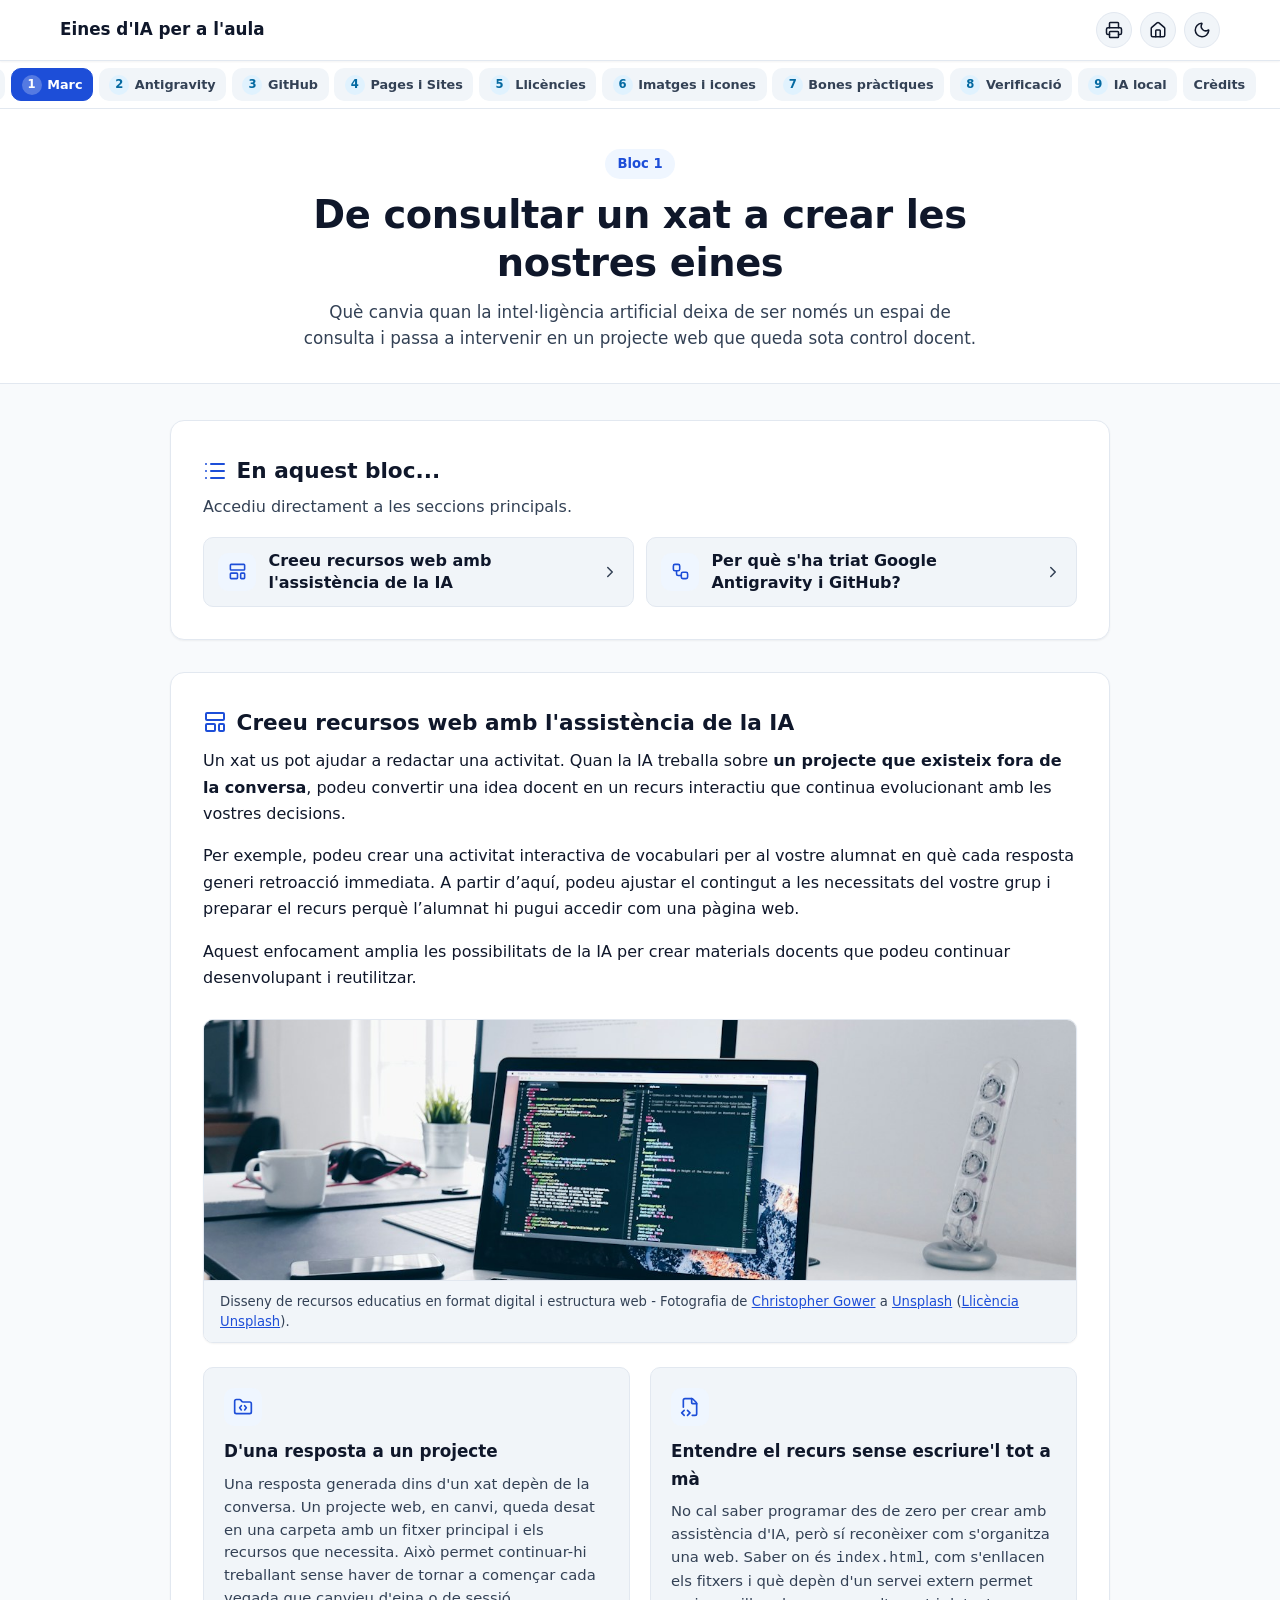
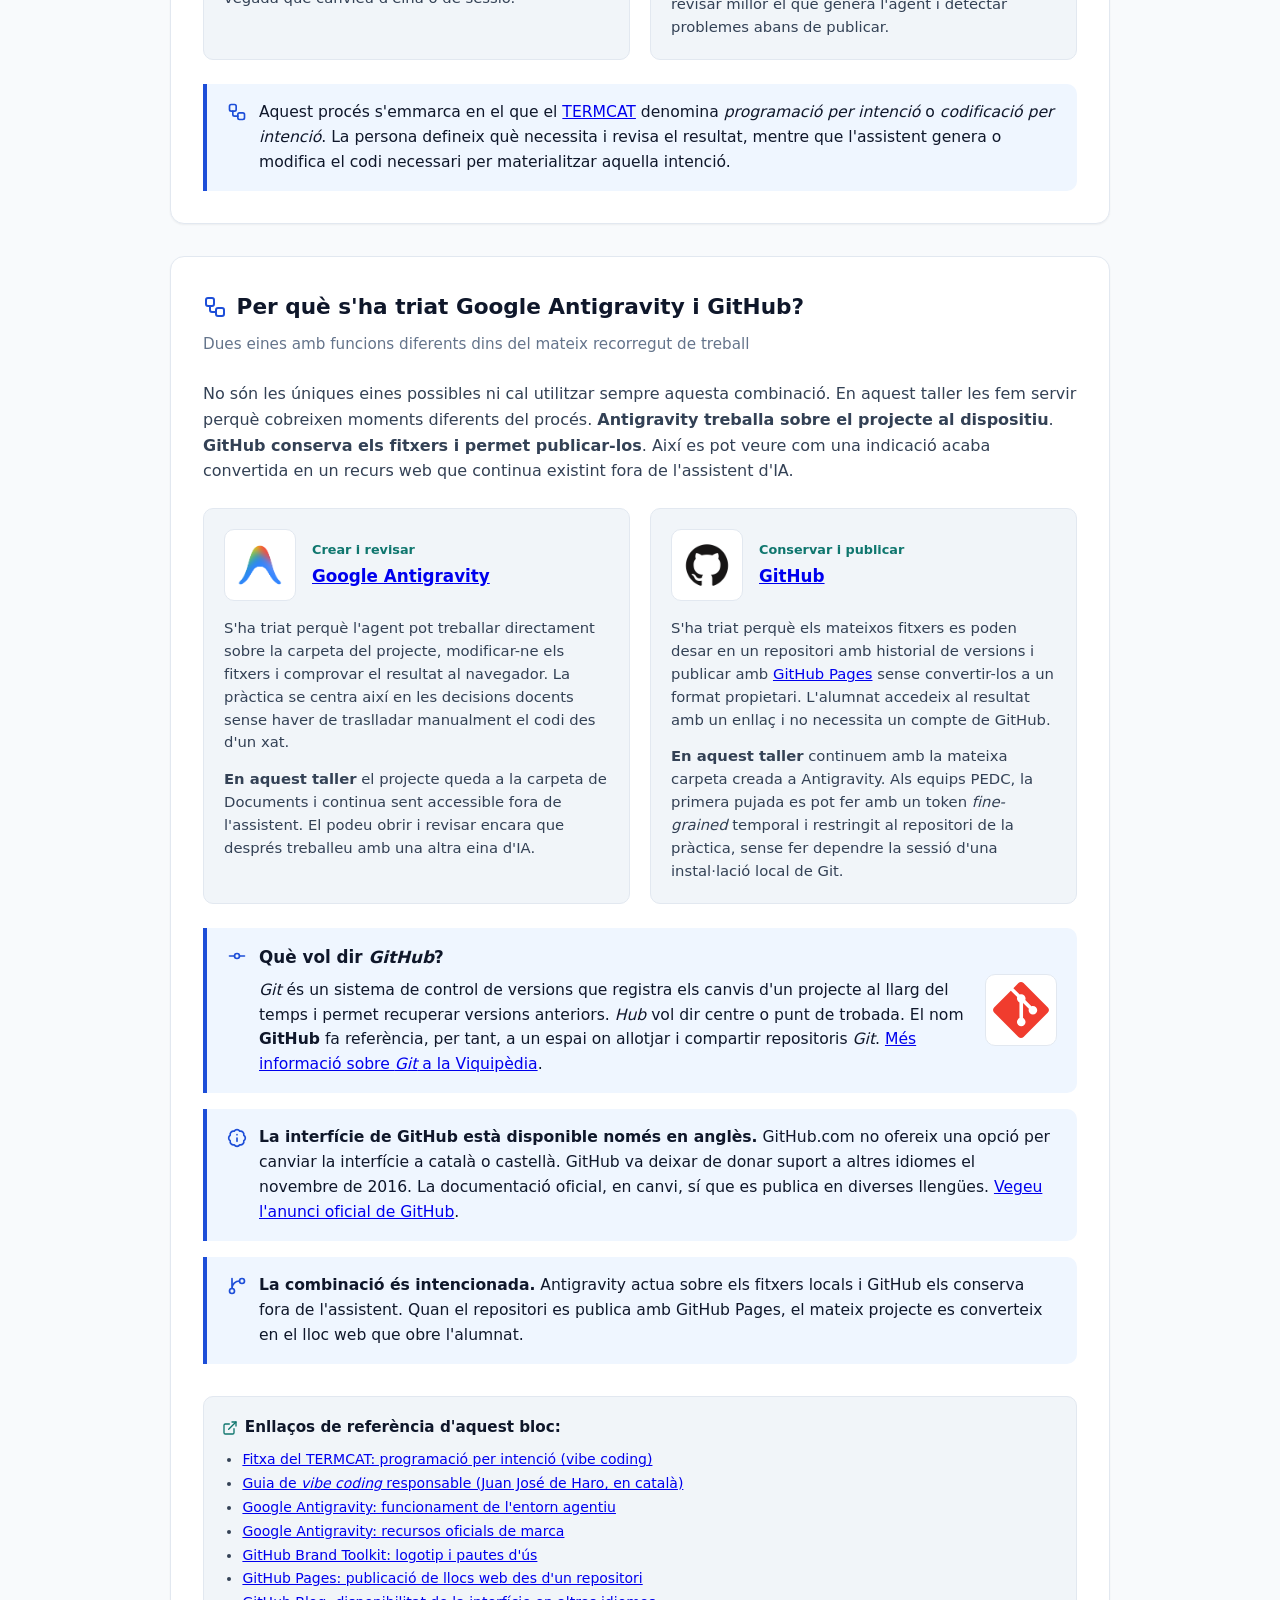
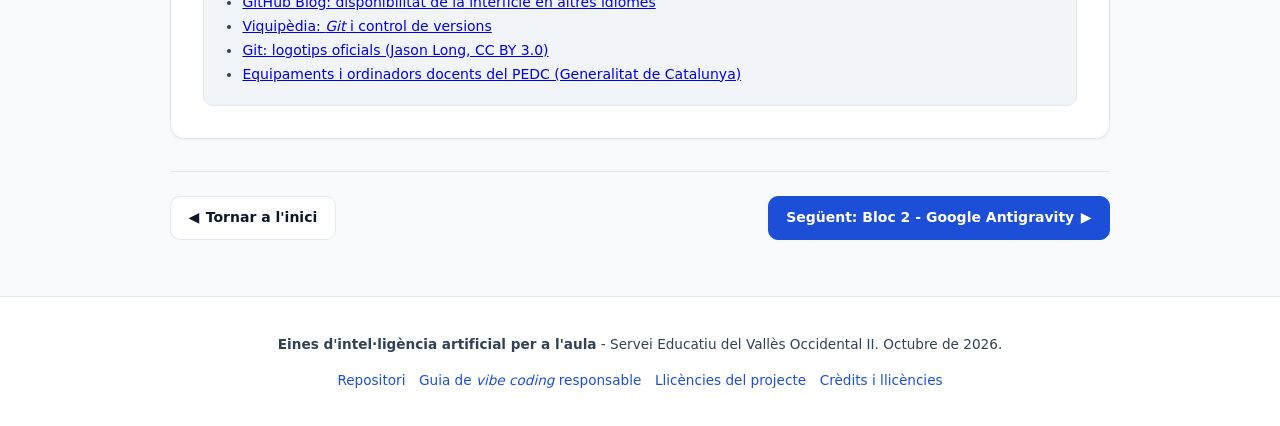
==== bloc1-marc.html @ db976b2d "Canvia la icona de l'avís d'idioma de GitHub" ====
<!DOCTYPE html><html lang="ca"><head>
  <meta charset="UTF-8">
  <meta name="viewport" content="width=device-width, initial-scale=1.0">
  <title>Bloc 1: marc introductori | Eines d'IA per a l'aula</title>
  <meta name="description" content="Marc conceptual per passar d'una resposta generada amb IA a un projecte web educatiu que continua sota control docent.">

  <!-- Metadades Open Graph / Xarxes socials (Link Preview) -->
  <meta property="og:type" content="article">
  <meta property="og:url" content="https://miquelangelfuentes.github.io/eines-ia-aula/bloc1-marc.html">
  <meta property="og:title" content="Bloc 1: marc introductori | Eines d'IA per a l'aula">
  <meta property="og:description" content="De la resposta generada amb IA a un projecte web educatiu sota control docent.">
  <meta property="og:image" content="https://miquelangelfuentes.github.io/eines-ia-aula/assets/images/unsplash/bloc1-marc.jpg">
  <meta property="og:image:width" content="1200">
  <meta property="og:image:height" content="630">

  <!-- Metadades Twitter Card -->
  <meta name="twitter:card" content="summary_large_image">
  <meta name="twitter:title" content="Bloc 1: marc introductori | Eines d'IA per a l'aula">
  <meta name="twitter:description" content="De la resposta generada amb IA a un projecte web educatiu sota control docent.">
  <meta name="twitter:image" content="https://miquelangelfuentes.github.io/eines-ia-aula/assets/images/unsplash/bloc1-marc.jpg">

  <link rel="stylesheet" href="styles.css?v=9">
  <link rel="icon" type="image/svg+xml" href="favicon.svg">
  <link rel="alternate icon" type="image/png" href="favicon.png">
  <link rel="apple-touch-icon" href="favicon.png">
  <link rel="prev" href="index.html">
  <link rel="next" href="bloc2-antigravity.html">
</head>
<body>
  <a href="#contingut-principal" class="skip-link">Salta directament al contingut</a><noscript>&lt;div class="noscript-notice"&gt;&lt;strong&gt;JavaScript està desactivat.&lt;/strong&gt; Podeu llegir el contingut del material, però algunes funcions interactives, com el qüestionari, el generador d’indicacions o la llista de verificació, no estaran disponibles.&lt;/div&gt;</noscript>

  <!-- Barra superior -->
  <header class="top-bar">
    <div class="top-bar-container">
      <a href="index.html" class="brand-section">
        <div class="brand-title">Eines d'IA per a l'aula</div>
      </a>

      <div class="controls-group">
        <div class="print-menu-container">
          <button id="btn-print-menu" class="btn-icon" type="button" aria-label="Opcions d'impressió" title="Imprimir" aria-haspopup="true" aria-expanded="false">
            <i data-lucide="printer"></i>
          </button>
          <div id="print-dropdown" class="print-dropdown" role="menu">
            <button type="button" class="print-dropdown-item" id="btn-print-page" role="menuitem">
              <i data-lucide="file-text" style="width:16px;height:16px;"></i>
              <span>Imprimir aquesta pàgina</span>
            </button>
            <a href="imprimir-tot.html?print=1" class="print-dropdown-item" id="btn-print-all" role="menuitem">
              <i data-lucide="book-open" style="width:16px;height:16px;"></i>
              <span>Imprimir tota la presentació</span>
            </a>
          </div>
        </div>
        <a href="index.html" class="btn-icon" title="Tornar a l'inici" aria-label="Tornar a l'inici">
          <i data-lucide="home"></i>
        </a>
        <button id="btn-toggle-theme" class="btn-icon" type="button" aria-label="Canviar tema" title="Canviar tema">
          <span id="theme-icon"><i data-lucide="moon"></i></span>
        </button>
      </div>
    </div>
  </header>

  <!-- Navegació de blocs -->
  <nav class="blocks-nav-bar" aria-label="Índex de blocs">
    <ul class="blocks-nav-list">
      <li><a href="index.html" class="block-nav-link">Inici</a></li>
      <li><a href="bloc1-marc.html" class="block-nav-link active"><span class="nav-num-pill">1</span> Marc</a></li>
      <li><a href="bloc2-antigravity.html" class="block-nav-link"><span class="nav-num-pill">2</span> Antigravity</a></li>
      <li><a href="bloc3-github.html" class="block-nav-link"><span class="nav-num-pill">3</span> GitHub</a></li>
      <li><a href="bloc4-pages-sites.html" class="block-nav-link"><span class="nav-num-pill">4</span> Pages i Sites</a></li>
      <li><a href="bloc5-llicencies.html" class="block-nav-link"><span class="nav-num-pill">5</span> Llicències</a></li>
      <li><a href="bloc6-recursos-visuals.html" class="block-nav-link"><span class="nav-num-pill">6</span> Imatges i icones</a></li>
      <li><a href="bloc7-bones-practiques.html" class="block-nav-link"><span class="nav-num-pill">7</span> Bones pràctiques</a></li>
      <li><a href="bloc8-verificacio.html" class="block-nav-link"><span class="nav-num-pill">8</span> Verificació</a></li>
      <li><a href="bloc9-per-continuar-explorant.html" class="block-nav-link"><span class="nav-num-pill">9</span> IA local</a></li>
      <li><a href="credits.html" class="block-nav-link">Crèdits</a></li>
    </ul>
  </nav>

  <!-- Capçalera del bloc -->
  <section class="page-hero">
    <div class="page-hero-inner">
      <span class="page-category-tag">Bloc 1</span>
      <h1>De consultar un xat a crear les nostres eines</h1>
      <p class="page-hero-subtitle">
        Què canvia quan la intel·ligència artificial deixa de ser només un espai de consulta i passa a intervenir en un projecte web que queda sota control docent.
      </p>
    </div>
  </section>

  <!-- Contingut del bloc 1 -->
  <main id="contingut-principal" class="main-content">
    <div class="content-box">
      <h2 style="display:flex; align-items:center; gap:.6rem;">
        <i data-lucide="layout-template" aria-hidden="true" style="width:24px;height:24px;color:var(--accent-primary);flex:0 0 24px;"></i>
        <span>Creeu recursos web amb l'assistència de la IA</span>
      </h2>

      <p>
        Un xat us pot ajudar a redactar una activitat. Quan la IA treballa sobre <strong>un projecte que existeix fora de la conversa</strong>, podeu convertir una idea docent en un recurs interactiu que continua evolucionant amb les vostres decisions.
      </p>

      <p style="margin-top:1rem;">
        Per exemple, podeu crear una activitat interactiva de vocabulari per al vostre alumnat en què cada resposta generi retroacció immediata. A partir d’aquí, podeu ajustar el contingut a les necessitats del vostre grup i preparar el recurs perquè l’alumnat hi pugui accedir com una pàgina web.
      </p>

      <p style="margin-top:1rem; margin-bottom:1.75rem;">
        Aquest enfocament amplia les possibilitats de la IA per crear materials docents que podeu continuar desenvolupant i reutilitzar.
      </p>

      <figure class="inline-support-figure">
        <img src="assets/images/unsplash/bloc1-marc.jpg" width="1200" height="630" alt="Disseny de codi i recursos educatius digitals en un ordinador portàtil" loading="lazy">
        <figcaption class="edu-caption">Disseny de recursos educatius en format digital i estructura web — Fotografia de <a href="https://unsplash.com/@cgower" target="_blank" rel="noopener">Christopher Gower</a> a <a href="https://unsplash.com/photos/m_HRfLhgABo" target="_blank" rel="noopener">Unsplash</a> (<a href="https://unsplash.com/license" target="_blank" rel="noopener">Llicència Unsplash</a>).</figcaption>
      </figure>

      <div class="cards-grid">
        <div class="card-item">
          <div class="card-item-icon"><i data-lucide="folder-code"></i></div>
          <h3>D'una resposta a un projecte</h3>
          <p>
            Una resposta generada dins d'un xat depèn de la conversa. Un projecte web, en canvi, queda desat en una carpeta amb un fitxer principal i els recursos que necessita. Això permet continuar-hi treballant sense haver de tornar a començar cada vegada que canvieu d'eina o de sessió.
          </p>
        </div>

        <div class="card-item">
          <div class="card-item-icon"><i data-lucide="file-code-2"></i></div>
          <h3>Entendre el recurs sense escriure'l tot a mà</h3>
          <p>
            No cal saber programar des de zero per crear amb assistència d'IA, però sí reconèixer com s'organitza una web. Saber on és <code>index.html</code>, com s'enllacen els fitxers i què depèn d'un servei extern permet revisar millor el que genera l'agent i detectar problemes abans de publicar.
          </p>
        </div>
      </div>

      <div class="pedagogical-highlight" style="margin-top:1.5rem; margin-bottom:0; display:flex; align-items:flex-start; gap:.75rem;">
        <i data-lucide="workflow" aria-hidden="true" style="width:20px;height:20px;color:var(--accent-primary);flex:0 0 20px;margin-top:.15rem;"></i>
        <div>
          Aquest procés s'emmarca en el que el <a href="https://www.termcat.cat/ca/cercaterm/fitxa/NDg4MDA2NA%3D%3D" target="_blank" rel="noopener">TERMCAT</a> denomina <em>programació per intenció</em> o <em>codificació per intenció</em>. La persona defineix què necessita i revisa el resultat, mentre que l'assistent genera o modifica el codi necessari per materialitzar aquella intenció.
        </div>
      </div>
    </div>

    <div class="content-box">
      <h2 style="display:flex; align-items:center; gap:.6rem;">
        <i data-lucide="workflow" aria-hidden="true" style="width:24px;height:24px;color:var(--accent-primary);flex:0 0 24px;"></i>
        <span>Per què s'ha triat Google Antigravity i GitHub?</span>
      </h2>
      <p class="lead-desc">Dues eines amb funcions diferents dins del mateix recorregut de treball</p>

      <p style="color: var(--text-muted); line-height: 1.6; margin-bottom: 1.5rem;">
        No són les úniques eines possibles ni cal utilitzar sempre aquesta combinació. En aquest taller les fem servir perquè cobreixen moments diferents del procés. <strong>Antigravity treballa sobre el projecte al dispositiu</strong>. <strong>GitHub conserva els fitxers i permet publicar-los</strong>. Així es pot veure com una indicació acaba convertida en un recurs web que continua existint fora de l'assistent d'IA.
      </p>

      <div class="cards-grid">
        <article class="card-item">
          <div style="display:flex; align-items:center; gap:1rem; margin-bottom:1rem;">
            <div style="width:72px; height:72px; flex:0 0 72px; display:flex; align-items:center; justify-content:center; background:#fff; border:1px solid var(--border-color); border-radius:var(--radius-md);">
              <img src="assets/images/logos/antigravity.png" width="56" height="56" alt="" loading="lazy" style="display:block; width:56px; height:56px; object-fit:contain;">
            </div>
            <div>
              <div style="font-size:.8rem; color:var(--accent-secondary); font-weight:700; margin-bottom:.15rem;">Crear i revisar</div>
              <h3 style="margin-bottom:0;"><a href="bloc2-antigravity.html">Google Antigravity</a></h3>
            </div>
          </div>
          <p>
            S'ha triat perquè l'agent pot treballar directament sobre la carpeta del projecte, modificar-ne els fitxers i comprovar el resultat al navegador. La pràctica se centra així en les decisions docents sense haver de traslladar manualment el codi des d'un xat.
          </p>
          <p style="margin-top:.85rem;">
            <strong>En aquest taller</strong> el projecte queda a la carpeta de Documents i continua sent accessible fora de l'assistent. El podeu obrir i revisar encara que després treballeu amb una altra eina d'IA.
          </p>
        </article>

        <article class="card-item">
          <div style="display:flex; align-items:center; gap:1rem; margin-bottom:1rem;">
            <div style="width:72px; height:72px; flex:0 0 72px; display:flex; align-items:center; justify-content:center; background:#fff; border:1px solid var(--border-color); border-radius:var(--radius-md); overflow:hidden;">
              <img src="assets/images/logos/github-mark.png" width="56" height="56" alt="" loading="lazy" style="display:block; width:56px; height:56px; object-fit:contain;">
            </div>
            <div>
              <div style="font-size:.8rem; color:var(--accent-secondary); font-weight:700; margin-bottom:.15rem;">Conservar i publicar</div>
              <h3 style="margin-bottom:0;"><a href="bloc3-github.html">GitHub</a></h3>
            </div>
          </div>
          <p>
            S'ha triat perquè els mateixos fitxers es poden desar en un repositori amb historial de versions i publicar amb <a href="https://pages.github.com/" target="_blank" rel="noopener">GitHub Pages</a> sense convertir-los a un format propietari. L'alumnat accedeix al resultat amb un enllaç i no necessita un compte de GitHub.
          </p>
          <p style="margin-top:.85rem;">
            <strong>En aquest taller</strong> continuem amb la mateixa carpeta creada a Antigravity. Als equips PEDC, la primera pujada es pot fer amb un token <em>fine-grained</em> temporal i restringit al repositori de la pràctica, sense fer dependre la sessió d'una instal·lació local de Git.
          </p>
        </article>
      </div>

      <div class="pedagogical-highlight" style="margin-top:1.5rem; margin-bottom:1rem; display:flex; align-items:flex-start; gap:.75rem;">
        <i data-lucide="git-commit-horizontal" aria-hidden="true" style="width:20px;height:20px;color:var(--accent-primary);flex:0 0 20px;margin-top:.15rem;"></i>
        <div style="flex:1; min-width:0; display:flex; align-items:center; justify-content:space-between; gap:1.25rem; flex-wrap:wrap;">
          <div style="flex:1 1 520px; min-width:0;">
            <strong style="font-size:1.05rem; color:var(--text-main); display:block; margin-bottom:.45rem;">Què vol dir <em>GitHub</em>?</strong>
            <div><em>Git</em> és un sistema de control de versions que registra els canvis d'un projecte al llarg del temps i permet recuperar versions anteriors. <em>Hub</em> vol dir centre o punt de trobada. El nom <strong>GitHub</strong> fa referència, per tant, a un espai on allotjar i compartir repositoris <em>Git</em>. <a href="https://ca.wikipedia.org/wiki/Git" target="_blank" rel="noopener">Més informació sobre <em>Git</em> a la Viquipèdia</a>.</div>
          </div>
          <div style="width:72px; height:72px; flex:0 0 72px; display:flex; align-items:center; justify-content:center; background:#fff; border:1px solid var(--border-color); border-radius:var(--radius-md); overflow:hidden; margin-left:auto;">
            <img src="assets/images/logos/git.svg" width="56" height="56" alt="Icona de Git" loading="lazy" style="display:block; width:56px; height:56px; object-fit:contain;">
          </div>
        </div>
      </div>

      <div class="pedagogical-highlight" style="margin-top:0; margin-bottom:1rem; display:flex; align-items:flex-start; gap:.75rem;">
        <i data-lucide="badge-info" aria-hidden="true" style="width:20px;height:20px;color:var(--accent-primary);flex:0 0 20px;margin-top:.15rem;"></i>
        <div>
          <strong>La interfície de GitHub està disponible només en anglès.</strong> GitHub.com no ofereix una opció per canviar la interfície a català o castellà. GitHub va deixar de donar suport a altres idiomes el novembre de 2016. La documentació oficial, en canvi, sí que es publica en diverses llengües. <a href="https://github.blog/news-insights/the-library/github-in-your-language/" target="_blank" rel="noopener">Vegeu l'anunci oficial de GitHub</a>.
        </div>
      </div>

      <div class="pedagogical-highlight" style="margin-top:0; margin-bottom:0; display:flex; align-items:flex-start; gap:.75rem;">
        <i data-lucide="git-branch" aria-hidden="true" style="width:20px;height:20px;color:var(--accent-primary);flex:0 0 20px;margin-top:.15rem;"></i>
        <div>
          <strong>La combinació és intencionada.</strong> Antigravity actua sobre els fitxers locals i GitHub els conserva fora de l'assistent. Quan el repositori es publica amb GitHub Pages, el mateix projecte es converteix en el lloc web que obre l'alumnat.
        </div>
      </div>

      <div style="margin-top: 2rem; padding: 1.15rem; background: var(--bg-subtle); border-radius: var(--radius-md); border: 1px solid var(--border-color);">
        <h4 style="font-size: 0.95rem; margin-bottom: 0.5rem; display: flex; align-items: center; gap: 0.4rem;">
          <i data-lucide="external-link" class="lucide" style="width: 16px; height: 16px; color: var(--accent-secondary);"></i>
          Enllaços de referència d'aquest bloc:
        </h4>
        <ul style="padding-left: 1.25rem; font-size: 0.875rem; color: var(--text-muted); line-height: 1.7;">
          <li><a href="https://www.termcat.cat/ca/cercaterm/fitxa/NDg4MDA2NA%3D%3D" target="_blank" rel="noopener">Fitxa del TERMCAT: programació per intenció (vibe coding)</a></li>
          <li><a href="https://vibe-coding-educativo.github.io/vibe-responsable/ca/guia.html" target="_blank" rel="noopener">Guia de <em>vibe coding</em> responsable (Juan José de Haro, en català)</a></li>
          <li><a href="https://www.antigravity.google/docs/ide/overview/" target="_blank" rel="noopener">Google Antigravity: funcionament de l'entorn agentiu</a></li>
          <li><a href="https://antigravity.google/press" target="_blank" rel="noopener">Google Antigravity: recursos oficials de marca</a></li>
          <li><a href="https://brand.github.com/foundations/logo" target="_blank" rel="noopener">GitHub Brand Toolkit: logotip i pautes d'ús</a></li>
          <li><a href="https://pages.github.com/" target="_blank" rel="noopener">GitHub Pages: publicació de llocs web des d'un repositori</a></li>
          <li><a href="https://github.blog/news-insights/the-library/github-in-your-language/" target="_blank" rel="noopener">GitHub Blog: disponibilitat de la interfície en altres idiomes</a></li>
          <li><a href="https://ca.wikipedia.org/wiki/Git" target="_blank" rel="noopener">Viquipèdia: <em>Git</em> i control de versions</a></li>
          <li><a href="https://git-scm.com/community/logos" target="_blank" rel="noopener">Git: logotips oficials (Jason Long, CC BY 3.0)</a></li>
          <li><a href="https://projectes.xtec.cat/digital/equipaments-i-infraestructures/ordinadors/ordinadors-docents/" target="_blank" rel="noopener">Equipaments i ordinadors docents del PEDC (Generalitat de Catalunya)</a></li>
        </ul>
      </div>
    </div>

    <!-- Paginació inferior -->
    <div class="page-pagination">
      <a href="index.html" class="btn-pagination" data-nav="prev">
        ◀ <span>Tornar a l'inici</span>
      </a>
      <a href="bloc2-antigravity.html" class="btn-pagination primary" data-nav="next">
        <span>Següent: Bloc 2 — Google Antigravity</span> ▶
      </a>
    </div>
  </main>
  <footer class="footer">
    <div class="footer-inner">
      <p><strong>Eines d'intel·ligència artificial per a l'aula</strong> — Servei Educatiu del Vallès Occidental II. Octubre, 2026.</p>
      <div class="footer-links">
        <a href="https://github.com/miquelangelfuentes/eines-ia-aula" target="_blank" rel="noopener">Repositori</a>
        <a href="https://vibe-coding-educativo.github.io/vibe-responsable/ca/guia.html" target="_blank" rel="noopener">Guia de <em>vibe coding</em> responsable</a>
        <a href="https://creativecommons.org/licenses/by-sa/4.0/deed.ca" target="_blank" rel="noopener">Llicència CC BY-SA 4.0</a>
        <a href="credits.html">Crèdits i llicències</a>
      </div>
    </div>
  </footer>

  <script src="assets/vendor/lucide/lucide.min.js"></script>
  <script src="app.js?v=5"></script>


</body></html>
---- styles.css ----
/* ==========================================================================
   EINES D'INTEL·LIGÈNCIA ARTIFICIAL PER A L'AULA
   Full d'estils net, accessible i adaptat a l'estructura multipàgina
   ========================================================================== */

:root {
  --bg-primary: #f8fafc;
  --bg-surface: #ffffff;
  --bg-surface-elevated: #ffffff;
  --bg-subtle: #f1f5f9;
  --border-color: #e2e8f0;
  --border-focus: #1d4ed8;

  --text-main: #0f172a;
  --text-muted: #334155;
  --text-dim: #64748b;
  --text-inverse: #ffffff;

  --accent-primary: #1d4ed8;
  --accent-primary-hover: #1e40af;
  --accent-light: #eff6ff;
  --accent-secondary: #0f766e;
  --accent-secondary-light: #f0fdfa;
  --accent-warm: #b45309;
  --accent-warm-light: #fffbeb;
  --accent-danger: #b91c1c;

  --badge-bg: #e0f2fe;
  --badge-text: #0369a1;

  --shadow-sm: 0 1px 2px 0 rgb(0 0 0 / 0.05);
  --shadow-md: 0 4px 6px -1px rgb(0 0 0 / 0.08), 0 2px 4px -2px rgb(0 0 0 / 0.04);
  --shadow-lg: 0 10px 15px -3px rgb(0 0 0 / 0.08);

  --radius-sm: 6px;
  --radius-md: 10px;
  --radius-lg: 14px;
  --radius-full: 9999px;
  --max-width: 980px;

  --transition: all 0.2s ease-in-out;
}

[data-theme="dark"] {
  --bg-primary: #0b1120;
  --bg-surface: #1e293b;
  --bg-surface-elevated: #273549;
  --bg-subtle: #141f32;
  --border-color: #334155;
  --border-focus: #60a5fa;

  --text-main: #f8fafc;
  --text-muted: #cbd5e1;
  --text-dim: #94a3b8;
  --text-inverse: #0f172a;

  --accent-primary: #3b82f6;
  --accent-primary-hover: #60a5fa;
  --accent-light: #1e3a8a29;
  --accent-secondary: #14b8a6;
  --accent-secondary-light: #0d3b37;
  --accent-warm: #f59e0b;
  --accent-warm-light: #452206;

  --badge-bg: #0c4a6e;
  --badge-text: #e0f2fe;

  --shadow-sm: 0 1px 2px 0 rgb(0 0 0 / 0.3);
  --shadow-md: 0 4px 6px -1px rgb(0 0 0 / 0.4);
  --shadow-lg: 0 10px 15px -3px rgb(0 0 0 / 0.5);
}

*, *::before, *::after {
  box-sizing: border-box;
  margin: 0;
  padding: 0;
}

html {
  font-family: system-ui, -apple-system, BlinkMacSystemFont, "Segoe UI", Roboto, "Helvetica Neue", Arial, sans-serif;
  line-height: 1.65;
  color: var(--text-main);
  background-color: var(--bg-primary);
  scroll-behavior: smooth;
  font-size: 16px;
}

body {
  min-height: 100vh;
  display: flex;
  flex-direction: column;
  transition: background-color 0.25s, color 0.25s;
}

.skip-link {
  position: absolute;
  top: -50px;
  left: 12px;
  background: var(--accent-primary);
  color: #fff;
  padding: 8px 16px;
  z-index: 1000;
  border-radius: var(--radius-sm);
  text-decoration: none;
  font-weight: 600;
  transition: top 0.2s;
}
.skip-link:focus {
  top: 12px;
}

/* Barra superior */
.top-bar {
  position: sticky;
  top: 0;
  background: var(--bg-surface);
  border-bottom: 1px solid var(--border-color);
  z-index: 900;
  backdrop-filter: blur(8px);
  box-shadow: var(--shadow-sm);
}

.top-bar-container {
  max-width: 1200px;
  margin: 0 auto;
  padding: 0.75rem 1.25rem;
  display: flex;
  align-items: center;
  justify-content: space-between;
  gap: 1rem;
}

.brand-section {
  display: flex;
  align-items: center;
  gap: 0.75rem;
  text-decoration: none;
  color: inherit;
}

.badge-crp {
  background: var(--accent-secondary);
  color: #fff;
  font-size: 0.75rem;
  font-weight: 700;
  padding: 0.25rem 0.65rem;
  border-radius: var(--radius-full);
}

.brand-title {
  font-size: 1.05rem;
  font-weight: 700;
  color: var(--text-main);
}

.controls-group {
  display: flex;
  align-items: center;
  gap: 0.5rem;
}

.btn-icon {
  background: var(--bg-subtle);
  border: 1px solid var(--border-color);
  color: var(--text-main);
  border-radius: var(--radius-full);
  width: 36px;
  height: 36px;
  display: inline-flex;
  align-items: center;
  justify-content: center;
  cursor: pointer;
  transition: var(--transition);
  text-decoration: none;
  padding: 0;
}

.btn-icon:hover {
  background: var(--border-color);
  color: var(--accent-primary);
}

.btn-icon svg,
.btn-icon .lucide {
  width: 18px;
  height: 18px;
  stroke: currentColor;
  stroke-width: 2;
  display: block;
}

#theme-icon {
  display: inline-flex;
  align-items: center;
  justify-content: center;
  width: 18px;
  height: 18px;
}

/* Barra de navegació multipàgina (blocs) */
.blocks-nav-bar {
  background: var(--bg-surface);
  border-bottom: 1px solid var(--border-color);
  padding: 0.45rem 1rem;
  overflow-x: auto;
  scrollbar-width: thin;
}

.blocks-nav-list {
  display: flex;
  align-items: center;
  justify-content: center;
  gap: 0.35rem;
  list-style: none;
  width: max-content;
  min-width: 100%;
  margin: 0 auto;
  padding: 0 0.5rem;
}

@media (max-width: 1140px) {
  .blocks-nav-list {
    justify-content: flex-start;
  }
}

.block-nav-link {
  display: inline-flex;
  align-items: center;
  gap: 0.35rem;
  padding: 0.3rem 0.6rem;
  background: var(--bg-subtle);
  border-radius: var(--radius-md);
  font-size: 0.8rem;
  font-weight: 600;
  color: var(--text-muted);
  text-decoration: none;
  border: 1px solid transparent;
  white-space: nowrap;
  transition: var(--transition);
}

.block-nav-link:hover {
  background: var(--accent-light);
  color: var(--accent-primary);
}

.block-nav-link.active {
  background: var(--accent-primary);
  color: #ffffff;
  border-color: var(--accent-primary);
}

.block-nav-link.active .nav-num-pill {
  background: rgba(255, 255, 255, 0.25);
  color: #ffffff;
}

.nav-num-pill {
  width: 20px;
  height: 20px;
  background: var(--badge-bg);
  color: var(--badge-text);
  border-radius: 50%;
  display: inline-flex;
  align-items: center;
  justify-content: center;
  font-size: 0.725rem;
  font-weight: 700;
}

/* Capçalera de pàgina */
.page-hero {
  background: var(--bg-surface);
  border-bottom: 1px solid var(--border-color);
  padding: 2.5rem 1.25rem 2rem;
  text-align: center;
}

.page-hero-inner {
  max-width: 800px;
  margin: 0 auto;
}

.page-category-tag {
  display: inline-block;
  margin-bottom: 0.75rem;
  background: var(--accent-light);
  color: var(--accent-primary);
  padding: 0.25rem 0.8rem;
  border-radius: var(--radius-full);
  font-size: 0.825rem;
  font-weight: 600;
}

.page-hero h1 {
  font-size: clamp(1.8rem, 3.2vw, 2.4rem);
  line-height: 1.25;
  font-weight: 800;
  margin-bottom: 0.75rem;
  letter-spacing: -0.01em;
}

.page-hero-subtitle {
  font-size: 1.05rem;
  color: var(--text-muted);
  line-height: 1.55;
  max-width: 680px;
  margin: 0 auto;
}

/* Contingut principal */
.main-content {
  max-width: var(--max-width);
  width: 100%;
  margin: 0 auto;
  padding: 2.25rem 1.25rem 3.5rem;
  flex: 1;
}

/* Secció / targeta principal del bloc */
.content-box {
  background: var(--bg-surface);
  border: 1px solid var(--border-color);
  border-radius: var(--radius-lg);
  padding: 2rem;
  margin-bottom: 2rem;
  box-shadow: var(--shadow-sm);
}

.content-box h2 {
  font-size: 1.35rem;
  font-weight: 700;
  margin-bottom: 0.5rem;
}

.content-box p.lead-desc {
  color: var(--text-dim);
  font-size: 0.95rem;
  margin-bottom: 1.5rem;
}

/* Caixa destacada */
.pedagogical-highlight {
  background: var(--accent-light);
  border-left: 4px solid var(--accent-primary);
  padding: 1rem 1.25rem;
  border-radius: 0 var(--radius-md) var(--radius-md) 0;
  margin-bottom: 1.75rem;
  font-size: 0.975rem;
  color: var(--text-main);
  line-height: 1.6;
}

/* Avís abans de publicar un repositori públic */
[data-content-fix="public-repo-warning"] {
  margin-top: 1.5rem;
  margin-bottom: 2.25rem;
}

/* Graella de targetes */
.cards-grid,
.clean-grid {
  display: grid;
  grid-template-columns: repeat(auto-fit, minmax(270px, 1fr));
  gap: 1.25rem;
  margin: 1.5rem 0;
}

/* Disposició equilibrada 2x2 per a conjunts de 4 targetes (evita files amb 3+1 i espais buits) */
.cards-grid-2x2,
.cards-grid.cards-grid-2x2,
.cards-grid:has(> .card-item:nth-child(4):last-child),
.clean-grid:has(> .card-item:nth-child(4):last-child) {
  grid-template-columns: repeat(2, 1fr) !important;
}

/* Graella 2x2 per a la descomposició pràctica del mètode TASL */
.tasl-breakdown-grid {
  display: grid;
  grid-template-columns: repeat(2, 1fr);
  gap: 0.75rem;
  margin-top: 1rem;
  border-top: 1px solid var(--border-color);
  padding-top: 1rem;
}

.card-item {
  background: var(--bg-subtle);
  border: 1px solid var(--border-color);
  border-radius: var(--radius-md);
  padding: 1.25rem;
  transition: var(--transition);
}

.card-item:hover {
  border-color: var(--accent-primary);
}

.card-item h3 {
  font-size: 1.05rem;
  font-weight: 700;
  margin-bottom: 0.45rem;
  color: var(--text-main);
}

.card-item p {
  color: var(--text-muted);
  font-size: 0.925rem;
  line-height: 1.55;
}

/* Passos ordenats */
.ordered-steps {
  display: flex;
  flex-direction: column;
  gap: 1.25rem;
  margin: 1.5rem 0;
}

.ordered-step-item {
  display: flex;
  gap: 1rem;
  align-items: flex-start;
  background: var(--bg-subtle);
  border: 1px solid var(--border-color);
  border-radius: var(--radius-md);
  padding: 1.25rem;
}

.step-indicator {
  width: 30px;
  height: 30px;
  background: var(--accent-primary);
  color: #fff;
  border-radius: 50%;
  display: flex;
  align-items: center;
  justify-content: center;
  font-weight: 700;
  font-size: 0.85rem;
  flex-shrink: 0;
}

.step-content h3 {
  font-size: 1.05rem;
  font-weight: 700;
  margin-bottom: 0.35rem;
}

.step-content p {
  color: var(--text-muted);
  font-size: 0.925rem;
  line-height: 1.55;
  margin-bottom: 0.4rem;
}

.step-tip {
  display: inline-block;
  background: var(--bg-surface);
  border: 1px solid var(--border-color);
  padding: 0.35rem 0.65rem;
  border-radius: var(--radius-sm);
  font-size: 0.825rem;
  color: var(--accent-secondary);
  font-weight: 500;
  margin-top: 0.25rem;
}

/* Taula comparativa neta */
.table-responsive {
  width: 100%;
  overflow-x: auto;
  margin: 1.5rem 0;
  border-radius: var(--radius-md);
  border: 1px solid var(--border-color);
}

table.clean-table {
  width: 100%;
  border-collapse: collapse;
  text-align: left;
  font-size: 0.925rem;
}

table.clean-table th, table.clean-table td {
  padding: 0.9rem 1.15rem;
  border-bottom: 1px solid var(--border-color);
  vertical-align: top;
}

table.clean-table th {
  background: var(--bg-subtle);
  font-weight: 700;
  color: var(--text-main);
}

table.clean-table tr:hover td {
  background: var(--bg-subtle);
}

.badge-feature {
  display: inline-block;
  font-size: 0.75rem;
  font-weight: 700;
  padding: 0.15rem 0.45rem;
  border-radius: var(--radius-sm);
  margin-bottom: 0.25rem;
}

.badge-positive {
  background: var(--accent-secondary-light);
  color: var(--accent-secondary);
}

.badge-negative {
  background: #fef2f2;
  color: #991b1b;
}

/* Blocs de codi i terminals */
.terminal-block {
  background: #0f172a;
  color: #e2e8f0;
  border-radius: var(--radius-md);
  padding: 1.25rem;
  font-family: ui-monospace, SFMono-Regular, Menlo, Monaco, Consolas, monospace;
  font-size: 0.875rem;
  overflow-x: auto;
  margin: 1.25rem 0;
  border: 1px solid #1e293b;
}

.terminal-header {
  display: flex;
  align-items: center;
  justify-content: space-between;
  border-bottom: 1px solid #334155;
  padding-bottom: 0.5rem;
  margin-bottom: 0.75rem;
  font-size: 0.75rem;
  color: #94a3b8;
}

.copy-btn {
  background: #334155;
  color: #f8fafc;
  border: none;
  padding: 0.25rem 0.6rem;
  border-radius: var(--radius-sm);
  font-size: 0.75rem;
  cursor: pointer;
  transition: var(--transition);
}
.copy-btn:hover {
  background: #475569;
}

/* Llicències */
.licenses-comparison {
  display: grid;
  grid-template-columns: repeat(auto-fit, minmax(300px, 1fr));
  gap: 1.25rem;
  margin: 1.5rem 0;
}

.license-box {
  background: var(--bg-subtle);
  border: 1px solid var(--border-color);
  border-radius: var(--radius-md);
  padding: 1.25rem;
}

.license-box.cc {
  border-top: 4px solid #ea580c;
}

.license-box.software {
  border-top: 4px solid var(--accent-secondary);
}

.license-box h3 {
  font-size: 1.1rem;
  font-weight: 700;
  margin-bottom: 0.35rem;
}

.license-box .license-for {
  font-size: 0.825rem;
  color: var(--text-dim);
  font-weight: 600;
  margin-bottom: 0.75rem;
  display: block;
}

.license-box ul {
  padding-left: 1.2rem;
  margin-top: 0.5rem;
  font-size: 0.9rem;
  color: var(--text-muted);
  line-height: 1.6;
}

/* vibe coding recomanacions */
.vibe-recommendations-list {
  display: grid;
  grid-template-columns: repeat(auto-fit, minmax(300px, 1fr));
  gap: 1.25rem;
  margin: 1.5rem 0;
}

.vibe-card {
  background: var(--bg-surface);
  border: 1px solid var(--border-color);
  border-radius: var(--radius-md);
  padding: 1.25rem;
  display: flex;
  gap: 1rem;
  align-items: flex-start;
  transition: var(--transition);
}

.vibe-card:hover {
  border-color: var(--accent-secondary);
}

.vibe-num {
  width: 30px;
  height: 30px;
  border-radius: 50%;
  background: var(--accent-secondary-light);
  color: var(--accent-secondary);
  display: flex;
  align-items: center;
  justify-content: center;
  font-weight: 700;
  font-size: 0.9rem;
  flex-shrink: 0;
}

.vibe-body h3 {
  font-size: 0.975rem;
  font-weight: 700;
  margin-bottom: 0.35rem;
  color: var(--text-main);
}

.vibe-body p {
  font-size: 0.875rem;
  color: var(--text-muted);
  line-height: 1.5;
}

.vibe-body .vibe-edu-tip {
  margin-top: 0.5rem;
  font-size: 0.8rem;
  background: var(--bg-subtle);
  padding: 0.35rem 0.6rem;
  border-radius: var(--radius-sm);
  color: var(--text-main);
  border-left: 3px solid var(--accent-secondary);
}

/* Formulari interactiu d'indicació */
.interactive-tool-box {
  background: var(--bg-surface-elevated);
  border: 1px solid var(--accent-primary);
  border-radius: var(--radius-lg);
  padding: 1.5rem;
  margin: 1.75rem 0;
}

.interactive-tool-box h3 {
  font-size: 1.15rem;
  font-weight: 700;
  color: var(--accent-primary);
  margin-bottom: 0.35rem;
}

.prompt-generator-form {
  display: grid;
  grid-template-columns: repeat(auto-fit, minmax(210px, 1fr));
  gap: 1rem;
  margin: 1.25rem 0;
}

.form-group {
  display: flex;
  flex-direction: column;
  gap: 0.3rem;
}

.form-group label {
  font-size: 0.825rem;
  font-weight: 600;
  color: var(--text-main);
}

.form-group select, .form-group input {
  padding: 0.5rem 0.75rem;
  border-radius: var(--radius-sm);
  border: 1px solid var(--border-color);
  background: var(--bg-surface);
  color: var(--text-main);
  font-size: 0.875rem;
}

.generated-prompt-result {
  background: var(--bg-subtle);
  border: 1px solid var(--border-color);
  border-radius: var(--radius-md);
  padding: 1rem;
  font-family: ui-monospace, SFMono-Regular, Menlo, Monaco, Consolas, monospace;
  font-size: 0.85rem;
  color: var(--text-main);
  white-space: pre-wrap;
  margin-top: 1rem;
}

.btn-primary-action {
  background: var(--accent-primary);
  color: #fff;
  border: none;
  padding: 0.5rem 1.1rem;
  border-radius: var(--radius-sm);
  font-weight: 600;
  font-size: 0.875rem;
  cursor: pointer;
  display: inline-flex;
  align-items: center;
  gap: 0.4rem;
  text-decoration: none;
  transition: var(--transition);
}

.btn-primary-action:hover {
  background: var(--accent-primary-hover);
}

/* Llista de verificació */
.checklist-container {
  display: flex;
  flex-direction: column;
  gap: 0.65rem;
  margin: 1.25rem 0;
}

.check-item {
  display: flex;
  align-items: flex-start;
  gap: 0.75rem;
  padding: 0.75rem 1rem;
  background: var(--bg-subtle);
  border-radius: var(--radius-md);
  border: 1px solid var(--border-color);
  cursor: pointer;
  transition: var(--transition);
}

.check-item:hover {
  background: var(--bg-surface);
  border-color: var(--accent-primary);
}

.check-item input[type="checkbox"] {
  width: 18px;
  height: 18px;
  margin-top: 0.15rem;
  cursor: pointer;
}

.check-text {
  font-size: 0.9rem;
  color: var(--text-main);
  line-height: 1.5;
}

.check-item.checked {
  background: var(--accent-secondary-light);
  border-color: var(--accent-secondary);
}

.check-item.checked .check-text {
  text-decoration: line-through;
  color: var(--text-dim);
}

/* Graella de la pàgina d'inici */
.home-blocks-grid {
  display: grid;
  grid-template-columns: repeat(auto-fit, minmax(290px, 1fr));
  gap: 1.25rem;
  margin: 2rem 0;
}

.home-block-card {
  background: var(--bg-surface);
  border: 1px solid var(--border-color);
  border-radius: var(--radius-lg);
  padding: 1.5rem;
  display: flex;
  flex-direction: column;
  justify-content: space-between;
  text-decoration: none;
  color: inherit;
  box-shadow: var(--shadow-sm);
  transition: var(--transition);
}

.home-block-card:hover {
  transform: translateY(-2px);
  border-color: var(--accent-primary);
  box-shadow: var(--shadow-md);
}

.home-card-header {
  display: flex;
  align-items: center;
  gap: 0.75rem;
  margin-bottom: 0.75rem;
}

.home-card-num {
  width: 32px;
  height: 32px;
  background: var(--accent-primary);
  color: #fff;
  border-radius: var(--radius-md);
  display: flex;
  align-items: center;
  justify-content: center;
  font-weight: 700;
  font-size: 0.95rem;
  flex-shrink: 0;
}

.home-card-title {
  font-size: 1.1rem;
  font-weight: 700;
  color: var(--text-main);
  line-height: 1.3;
}

.home-card-desc {
  font-size: 0.9rem;
  color: var(--text-muted);
  line-height: 1.5;
  margin-bottom: 1.25rem;
}

.home-card-action {
  font-size: 0.85rem;
  font-weight: 600;
  color: var(--accent-primary);
  display: flex;
  align-items: center;
  gap: 0.35rem;
}

/* Paginació inferior entre blocs */
.page-pagination {
  display: flex;
  align-items: center;
  justify-content: space-between;
  gap: 1rem;
  margin-top: 2rem;
  padding-top: 1.5rem;
  border-top: 1px solid var(--border-color);
  flex-wrap: wrap;
}

.btn-pagination {
  display: inline-flex;
  align-items: center;
  gap: 0.4rem;
  padding: 0.6rem 1.1rem;
  background: var(--bg-surface);
  border: 1px solid var(--border-color);
  border-radius: var(--radius-md);
  color: var(--text-main);
  text-decoration: none;
  font-weight: 600;
  font-size: 0.875rem;
  transition: var(--transition);
}

.btn-pagination:hover {
  border-color: var(--accent-primary);
  color: var(--accent-primary);
}

.btn-pagination.primary {
  background: var(--accent-primary);
  color: #ffffff;
  border-color: var(--accent-primary);
}

.btn-pagination.primary:hover {
  background: var(--accent-primary-hover);
}

/* Imatges educatives i peu de foto (citació) */
figure.edu-figure {
  margin: 1.5rem 0;
  background: var(--bg-subtle);
  border: 1px solid var(--border-color);
  border-radius: var(--radius-md);
  overflow: hidden;
  box-shadow: var(--shadow-sm);
}

figure.edu-figure img {
  width: 100%;
  max-height: 440px;
  object-fit: cover;
  display: block;
}

figcaption.edu-caption {
  padding: 0.85rem 1.25rem;
  font-size: 0.85rem;
  color: var(--text-dim);
  background: var(--bg-surface);
  border-top: 1px solid var(--border-color);
  line-height: 1.55;
}

figcaption.edu-caption a {
  color: var(--accent-primary);
  text-decoration: underline;
}

/* Banner visual superior destacat */
.hero-image-banner {
  margin: 1.5rem 0 2rem;
  border-radius: var(--radius-lg);
  overflow: hidden;
  border: 1px solid var(--border-color);
  background: var(--bg-surface);
  box-shadow: var(--shadow-sm);
}

.hero-image-banner img {
  width: 100%;
  height: 280px;
  object-fit: cover;
  display: block;
}

.hero-image-banner figcaption {
  padding: 0.75rem 1.25rem;
  font-size: 0.85rem;
  color: var(--text-muted);
  background: var(--bg-surface);
  border-top: 1px solid var(--border-color);
  line-height: 1.5;
}

.hero-image-banner figcaption a {
  color: var(--accent-primary);
  text-decoration: underline;
}

/* Imatge de suport en línia dins d'un bloc de contingut */
.inline-support-figure {
  margin: 1.25rem 0;
  border-radius: var(--radius-md);
  overflow: hidden;
  border: 1px solid var(--border-color);
  background: var(--bg-surface);
  box-shadow: var(--shadow-sm);
}

.inline-support-figure img {
  width: 100%;
  max-height: 260px;
  object-fit: cover;
  display: block;
}

.inline-support-figure figcaption {
  padding: 0.65rem 1rem;
  font-size: 0.825rem;
  color: var(--text-muted);
  background: var(--bg-subtle);
  border-top: 1px solid var(--border-color);
  line-height: 1.5;
}

.inline-support-figure figcaption a {
  color: var(--accent-primary);
  text-decoration: underline;
}

/* Suport d'icones Lucide */
.lucide {
  width: 1.25rem;
  height: 1.25rem;
  stroke-width: 2;
  vertical-align: -0.2rem;
  display: inline-block;
}

.home-card-icon {
  margin-left: auto;
  color: var(--accent-secondary);
  display: flex;
  align-items: center;
  justify-content: center;
}

.home-card-icon .lucide {
  width: 22px;
  height: 22px;
}

.card-item-icon {
  width: 38px;
  height: 38px;
  border-radius: var(--radius-md);
  background: var(--accent-light);
  color: var(--accent-primary);
  display: inline-flex;
  align-items: center;
  justify-content: center;
  margin-bottom: 0.75rem;
}

.card-item-icon .lucide {
  width: 20px;
  height: 20px;
}

.resource-pill-list {
  display: flex;
  flex-wrap: wrap;
  gap: 0.5rem;
  margin: 0.75rem 0;
}

.resource-pill {
  display: inline-flex;
  align-items: center;
  gap: 0.35rem;
  padding: 0.35rem 0.75rem;
  background: var(--bg-surface);
  border: 1px solid var(--border-color);
  border-radius: var(--radius-full);
  font-size: 0.825rem;
  font-weight: 600;
  color: var(--text-main);
  text-decoration: none;
}

.resource-pill:hover {
  border-color: var(--accent-primary);
  color: var(--accent-primary);
}

/* Peu de pàgina */
.footer {
  background: var(--bg-surface);
  border-top: 1px solid var(--border-color);
  padding: 2.25rem 1.25rem;
  text-align: center;
  font-size: 0.85rem;
  color: var(--text-muted);
}

.footer-inner {
  max-width: var(--max-width);
  margin: 0 auto;
  display: flex;
  flex-direction: column;
  align-items: center;
  gap: 0.85rem;
}

.footer-links {
  display: flex;
  flex-wrap: wrap;
  gap: 0.85rem;
  justify-content: center;
}

.footer-links a {
  color: var(--accent-primary);
  text-decoration: none;
  font-weight: 500;
}

.footer-links a:hover {
  text-decoration: underline;
}

@media (max-width: 768px) {
  .top-bar-container {
    flex-direction: column;
    align-items: stretch;
  }
  .content-box {
    padding: 1.25rem;
  }
  .cards-grid, .clean-grid, .cards-grid-2x2, .cards-grid.cards-grid-2x2, .cards-grid:has(> .card-item:nth-child(4):last-child), .clean-grid:has(> .card-item:nth-child(4):last-child), .tasl-breakdown-grid, .licenses-comparison, .vibe-recommendations-list, .home-blocks-grid {
    grid-template-columns: 1fr !important;
  }
  .page-pagination {
    flex-direction: column;
    align-items: stretch;
  }
  .diagnostic-quiz-box {
    padding: 1.25rem;
  }
  .quiz-stepper-pills {
    justify-content: center;
  }
  .quiz-stepper-header {
    flex-direction: column;
    align-items: stretch;
  }
  .quiz-mode-toggle-btn {
    justify-content: center;
  }
  .quiz-nav-footer {
    flex-direction: column;
    align-items: stretch;
  }
  .quiz-nav-btn {
    justify-content: center;
    width: 100%;
  }
  .quiz-nav-footer > div {
    width: 100%;
    flex-direction: column;
  }
}

/* ==========================================================================
   Qüestionari inicial de coneixements previs per a docents (Inici)
   ========================================================================== */
.diagnostic-quiz-box {
  background: var(--bg-surface);
  border-radius: var(--radius-lg);
  padding: 2rem;
  margin: 2.25rem 0;
  border: 1.5px solid var(--border-color);
  box-shadow: var(--shadow-md);
}

.quiz-header-row {
  display: flex;
  align-items: flex-start;
  justify-content: space-between;
  gap: 1.25rem;
  flex-wrap: wrap;
  margin-bottom: 1.25rem;
}

.quiz-header-content h2 {
  font-size: 1.35rem;
  font-weight: 800;
  color: var(--text-main);
  margin-top: 0.4rem;
  margin-bottom: 0.35rem;
}

.quiz-header-content p {
  color: var(--text-muted);
  font-size: 0.925rem;
  line-height: 1.55;
  margin-bottom: 0;
}

.quiz-progress-wrapper {
  background: var(--bg-subtle);
  border: 1px solid var(--border-color);
  border-radius: var(--radius-md);
  padding: 1rem 1.25rem;
  margin-bottom: 1.5rem;
}

.quiz-stepper-header {
  display: flex;
  align-items: center;
  justify-content: space-between;
  gap: 0.75rem;
  flex-wrap: wrap;
  margin-bottom: 0.85rem;
}

.quiz-stepper-pills {
  display: flex;
  align-items: center;
  gap: 0.45rem;
  flex-wrap: wrap;
}

.quiz-step-btn {
  width: 32px;
  height: 32px;
  border-radius: 50%;
  border: 1.5px solid var(--border-color);
  background: var(--bg-surface);
  color: var(--text-muted);
  font-weight: 700;
  font-size: 0.8rem;
  display: inline-flex;
  align-items: center;
  justify-content: center;
  cursor: pointer;
  transition: var(--transition);
}

.quiz-step-btn:hover {
  border-color: var(--accent-secondary);
  color: var(--accent-secondary);
}

.quiz-step-btn.answered {
  background: var(--accent-secondary-light);
  border-color: var(--accent-secondary);
  color: var(--accent-secondary);
}

.quiz-step-btn.active {
  background: var(--accent-secondary);
  border-color: var(--accent-secondary);
  color: #ffffff;
  box-shadow: 0 0 0 3px rgba(15, 118, 110, 0.2);
}

.quiz-mode-toggle-btn {
  background: transparent;
  border: 1px dashed var(--border-color);
  color: var(--text-muted);
  font-size: 0.8rem;
  font-weight: 600;
  padding: 0.35rem 0.75rem;
  border-radius: var(--radius-sm);
  cursor: pointer;
  display: inline-flex;
  align-items: center;
  gap: 0.35rem;
  transition: var(--transition);
}

.quiz-mode-toggle-btn:hover {
  background: var(--bg-surface);
  color: var(--accent-primary);
  border-color: var(--accent-primary);
}

.quiz-progress-track {
  width: 100%;
  height: 8px;
  background: var(--border-color);
  border-radius: var(--radius-full);
  overflow: hidden;
  margin-bottom: 0.5rem;
}

.quiz-progress-fill {
  height: 100%;
  background: linear-gradient(90deg, var(--accent-secondary), var(--accent-primary));
  border-radius: var(--radius-full);
  transition: width 0.3s ease;
}

.quiz-progress-meta {
  display: flex;
  align-items: center;
  justify-content: space-between;
  font-size: 0.8rem;
  font-weight: 600;
  color: var(--text-muted);
}

/* Format de targetes de preguntes */
.diagnostic-quiz-form {
  display: flex;
  flex-direction: column;
  gap: 1.25rem;
}

/* En mode assistent (wizard), només es mostra la targeta activa */
.is-wizard .quiz-question-card {
  display: none;
}

.is-wizard .quiz-question-card.active {
  display: block;
  animation: fadeIn 0.25s ease-out;
}

.quiz-question-card {
  background: var(--bg-surface-elevated);
  border: 1.5px solid var(--border-color);
  border-radius: var(--radius-md);
  padding: 1.5rem;
  transition: var(--transition);
}

.quiz-question-card.answered {
  border-color: var(--accent-secondary);
}

.quiz-question-header {
  display: flex;
  align-items: center;
  gap: 0.65rem;
  margin-bottom: 0.65rem;
  flex-wrap: wrap;
}

.quiz-q-num-pill {
  font-size: 0.75rem;
  font-weight: 800;
  text-transform: uppercase;
  letter-spacing: 0.03em;
  background: var(--accent-secondary-light);
  color: var(--accent-secondary);
  border: 1px solid var(--accent-secondary);
  padding: 0.2rem 0.6rem;
  border-radius: var(--radius-full);
}

.quiz-q-title {
  font-size: 1.05rem;
  font-weight: 700;
  color: var(--text-main);
  line-height: 1.4;
  margin: 0;
}

.quiz-q-context {
  font-size: 0.885rem;
  color: var(--text-muted);
  line-height: 1.5;
  margin-bottom: 1.15rem;
}

.quiz-options-list {
  display: flex;
  flex-direction: column;
  gap: 0.65rem;
}

.quiz-option-card {
  display: flex;
  align-items: flex-start;
  gap: 0.85rem;
  padding: 0.85rem 1.05rem;
  background: var(--bg-surface);
  border: 1.5px solid var(--border-color);
  border-radius: var(--radius-md);
  cursor: pointer;
  transition: all 0.2s ease-in-out;
  position: relative;
  user-select: none;
}

.quiz-option-card:hover {
  border-color: var(--accent-secondary);
  background: var(--bg-subtle);
  transform: translateY(-1px);
}

.quiz-option-card.selected {
  border-color: var(--accent-secondary);
  background: var(--accent-secondary-light);
  box-shadow: 0 0 0 1px var(--accent-secondary);
}

.quiz-radio-hidden {
  position: absolute;
  opacity: 0;
  width: 1px;
  height: 1px;
  pointer-events: none;
}

.quiz-opt-badge {
  display: inline-flex;
  align-items: center;
  justify-content: center;
  width: 26px;
  height: 26px;
  border-radius: var(--radius-sm);
  background: var(--bg-subtle);
  border: 1px solid var(--border-color);
  font-weight: 700;
  font-size: 0.825rem;
  color: var(--text-muted);
  flex-shrink: 0;
  transition: all 0.2s ease-in-out;
  margin-top: 0.05rem;
}

.quiz-option-card.selected .quiz-opt-badge {
  background: var(--accent-secondary);
  border-color: var(--accent-secondary);
  color: #ffffff;
}

.quiz-opt-text {
  font-size: 0.9rem;
  line-height: 1.5;
  color: var(--text-main);
  flex: 1;
}

.quiz-option-card.selected .quiz-opt-text {
  font-weight: 600;
  color: var(--text-main);
}

/* Controls de navegació entre preguntes */
.quiz-nav-footer {
  display: flex;
  align-items: center;
  justify-content: space-between;
  gap: 0.75rem;
  margin-top: 1.5rem;
  padding-top: 1.25rem;
  border-top: 1px solid var(--border-color);
  flex-wrap: wrap;
}

.quiz-nav-btn {
  display: inline-flex;
  align-items: center;
  gap: 0.4rem;
  font-size: 0.875rem;
  font-weight: 600;
  padding: 0.55rem 1rem;
  border-radius: var(--radius-md);
  border: 1px solid var(--border-color);
  background: var(--bg-surface);
  color: var(--text-main);
  cursor: pointer;
  transition: var(--transition);
}

.quiz-nav-btn:hover:not(:disabled) {
  background: var(--bg-subtle);
  border-color: var(--accent-secondary);
  color: var(--accent-secondary);
}

.quiz-nav-btn:disabled {
  opacity: 0.4;
  cursor: not-allowed;
}

.quiz-nav-btn.primary {
  background: var(--accent-secondary);
  border-color: var(--accent-secondary);
  color: #ffffff;
}

.quiz-nav-btn.primary:hover {
  background: #0d5f58;
  color: #ffffff;
}

.quiz-nav-btn.accent-cta {
  background: var(--accent-primary);
  border-color: var(--accent-primary);
  color: #ffffff;
  font-weight: 700;
}

.quiz-nav-btn.accent-cta:hover {
  background: var(--accent-primary-hover);
  color: #ffffff;
}

.quiz-actions-row {
  display: flex;
  align-items: center;
  justify-content: flex-end;
  gap: 1rem;
  margin-top: 1rem;
}

.quiz-btn-link {
  background: none;
  border: none;
  color: var(--text-muted);
  font-size: 0.825rem;
  font-weight: 600;
  cursor: pointer;
  text-decoration: underline;
  padding: 0.25rem;
  display: inline-flex;
  align-items: center;
  gap: 0.35rem;
}

.quiz-btn-link:hover {
  color: var(--accent-primary);
}

/* Panell de resultats del qüestionari */
.quiz-results-panel {
  background: var(--bg-surface);
  border: 2px solid var(--accent-secondary);
  border-radius: var(--radius-lg);
  padding: 1.75rem;
  box-shadow: var(--shadow-lg);
  margin-top: 2rem;
  animation: fadeIn 0.3s ease-in;
}

.quiz-profile-badge {
  display: inline-flex;
  align-items: center;
  gap: 0.5rem;
  font-size: 0.85rem;
  font-weight: 700;
  padding: 0.4rem 0.95rem;
  border-radius: var(--radius-full);
  margin-bottom: 0.75rem;
}

.quiz-profile-badge.inicial {
  background: #fef3c7;
  color: #92400e;
  border: 1px solid #fde68a;
}

.quiz-profile-badge.intermedi {
  background: #dbeafe;
  color: #1e40af;
  border: 1px solid #bfdbfe;
}

.quiz-profile-badge.avancat {
  background: #dcfce7;
  color: #166534;
  border: 1px solid #bbf7d0;
}

[data-theme="dark"] .quiz-profile-badge.inicial {
  background: rgba(245, 158, 11, 0.2);
  color: #fcd34d;
  border-color: rgba(245, 158, 11, 0.4);
}

[data-theme="dark"] .quiz-profile-badge.intermedi {
  background: rgba(59, 130, 246, 0.2);
  color: #93c5fd;
  border-color: rgba(59, 130, 246, 0.4);
}

[data-theme="dark"] .quiz-profile-badge.avancat {
  background: rgba(16, 185, 129, 0.2);
  color: #86efac;
  border-color: rgba(16, 185, 129, 0.4);
}

.quiz-recommendations-grid {
  display: grid;
  grid-template-columns: repeat(auto-fit, minmax(280px, 1fr));
  gap: 1.25rem;
  margin-top: 1.5rem;
  margin-bottom: 1.5rem;
}

.quiz-rec-card {
  background: var(--bg-subtle);
  border: 1px solid var(--border-color);
  border-radius: var(--radius-md);
  padding: 1.25rem;
  display: flex;
  flex-direction: column;
  justify-content: space-between;
}

.quiz-rec-card h4 {
  font-size: 0.975rem;
  font-weight: 700;
  margin-bottom: 0.75rem;
  display: flex;
  align-items: center;
  gap: 0.5rem;
  color: var(--text-main);
}

.quiz-rec-card ul {
  padding-left: 1.25rem;
  font-size: 0.885rem;
  line-height: 1.6;
  color: var(--text-muted);
  margin-bottom: 0;
}

.quiz-rec-card ul li {
  margin-bottom: 0.5rem;
}

.quiz-rec-card ul a {
  color: var(--accent-primary);
  font-weight: 600;
  text-decoration: underline;
}

@keyframes fadeIn {
  from { opacity: 0; transform: translateY(6px); }
  to { opacity: 1; transform: translateY(0); }
}

/* ==========================================================================
   Titular d'impacte vibe coding
   ========================================================================== */
.hero-impact-headline {
  display: flex;
  align-items: center;
  justify-content: center;
  gap: 0.65rem;
  background: var(--bg-subtle);
  border: 1.5px solid var(--accent-secondary);
  color: var(--text-main);
  font-size: clamp(0.95rem, 2vw, 1.2rem);
  font-weight: 700;
  padding: 0.85rem 1.35rem;
  border-radius: var(--radius-lg);
  margin: 0 auto 1.5rem;
  line-height: 1.4;
  box-shadow: var(--shadow-sm);
  width: fit-content;
  max-width: 940px;
  text-align: center;
}

[data-theme="dark"] .hero-impact-headline {
  background: rgba(13, 148, 136, 0.12);
  border-color: rgba(45, 212, 191, 0.4);
}

/* ==========================================================================
   Menú desplegable d'impressió
   ========================================================================== */
.print-menu-container {
  position: relative;
  display: inline-block;
}

.print-dropdown {
  position: absolute;
  top: calc(100% + 8px);
  right: 0;
  background: var(--bg-surface);
  border: 1px solid var(--border-color);
  border-radius: var(--radius-md);
  box-shadow: var(--shadow-lg);
  min-width: 240px;
  padding: 0.45rem;
  z-index: 1000;
  display: none;
  flex-direction: column;
  gap: 0.25rem;
}

.print-dropdown.show {
  display: flex;
  animation: fadeIn 0.15s ease-out;
}

.print-dropdown-item {
  display: flex;
  align-items: center;
  gap: 0.65rem;
  padding: 0.65rem 0.85rem;
  font-size: 0.875rem;
  font-weight: 500;
  color: var(--text-main);
  background: transparent;
  border: none;
  border-radius: var(--radius-sm);
  text-decoration: none;
  text-align: left;
  cursor: pointer;
  transition: var(--transition);
  width: 100%;
}

.print-dropdown-item:hover {
  background: var(--accent-light);
  color: var(--accent-primary);
}

.print-dropdown-item i,
.print-dropdown-item svg {
  color: var(--accent-secondary);
  flex-shrink: 0;
}

/* Banner de controls específic per a imprimir-tot.html */
.print-banner-actions {
  background: var(--bg-surface);
  border-bottom: 1px solid var(--border-color);
  padding: 0.85rem 1.25rem;
  position: sticky;
  top: 0;
  z-index: 100;
  box-shadow: var(--shadow-sm);
}

.print-banner-inner {
  max-width: var(--max-width);
  margin: 0 auto;
  display: flex;
  align-items: center;
  justify-content: space-between;
  gap: 1rem;
  flex-wrap: wrap;
}

.print-banner-info {
  display: flex;
  align-items: center;
  gap: 0.6rem;
  font-size: 0.95rem;
  font-weight: 600;
  color: var(--text-main);
}

.print-banner-buttons {
  display: flex;
  align-items: center;
  gap: 0.65rem;
}

/* ==========================================================================
   Regles d'impressió (@media print)
   ========================================================================== */
@media print {
  /* Ocultar navegacions, botons i elements interactius */
  .top-bar,
  .blocks-nav-bar,
  .page-pagination,
  .print-banner-actions,
  .copy-btn,
  .btn-icon,
  .print-menu-container,
  #diagnostic-quiz-section,
  .quiz-stepper-header,
  .quiz-mode-toggle-btn,
  .interactive-tool-box form,
  .interactive-tool-box button,
  .footer-links,
  .skip-link {
    display: none !important;
  }

  body {
    background: #ffffff !important;
    color: #0f172a !important;
    font-size: 10.5pt !important;
    line-height: 1.55 !important;
  }

  .main-content {
    max-width: 100% !important;
    padding: 0 !important;
    margin: 0 !important;
  }

  .content-box {
    background: #ffffff !important;
    border: 1px solid #e2e8f0 !important;
    box-shadow: none !important;
    padding: 1.5rem !important;
    margin-bottom: 2rem !important;
    page-break-inside: avoid;
  }

  .print-section-break {
    page-break-before: always;
  }

  .page-hero {
    background: #ffffff !important;
    border-bottom: 2px solid #cbd5e1 !important;
    padding: 1.5rem 0 1rem !important;
    text-align: left !important;
    page-break-after: avoid;
  }

  .page-hero h1 {
    font-size: 1.8rem !important;
  }

  .hero-impact-headline {
    border: 1.5px solid #0d9488 !important;
    background: #f0fdfa !important;
    color: #0f766e !important;
    box-shadow: none !important;
  }

  .clean-table {
    border: 1px solid #cbd5e1 !important;
  }

  .clean-table th, .clean-table td {
    border-bottom: 1px solid #cbd5e1 !important;
    padding: 0.5rem 0.75rem !important;
    font-size: 9.5pt !important;
  }

  .cards-grid,
  .clean-grid,
  .cards-grid-2x2 {
    display: block !important;
  }

  .card-item {
    margin-bottom: 1rem !important;
    page-break-inside: avoid;
    border: 1px solid #e2e8f0 !important;
  }

  .ordered-step-item {
    page-break-inside: avoid;
    border: 1px solid #e2e8f0 !important;
  }

  .footer {
    border-top: 1px solid #cbd5e1 !important;
    margin-top: 2rem !important;
    padding: 1rem 0 !important;
    page-break-inside: avoid;
  }
}



/* ==========================================================================
   ACCESSIBILITAT I RESILIÈNCIA 2026
   ========================================================================== */
:where(a, button, input, select, textarea, [tabindex]):focus-visible {
  outline: 3px solid var(--border-focus);
  outline-offset: 3px;
}

.quiz-option-card:focus-within {
  outline: 3px solid var(--border-focus);
  outline-offset: 2px;
}

.visually-hidden {
  position: absolute !important;
  width: 1px !important;
  height: 1px !important;
  padding: 0 !important;
  margin: -1px !important;
  overflow: hidden !important;
  clip: rect(0, 0, 0, 0) !important;
  white-space: nowrap !important;
  border: 0 !important;
}

.noscript-notice {
  max-width: var(--max-width);
  margin: 1rem auto;
  padding: 0.85rem 1rem;
  background: var(--accent-warm-light);
  border: 1px solid var(--accent-warm);
  border-radius: var(--radius-md);
  color: var(--text-main);
  font-size: 0.9rem;
}

.usage-paths {
  display: grid;
  grid-template-columns: repeat(2, minmax(0, 1fr));
  gap: 1rem;
  margin-bottom: 1.5rem;
}

.usage-path {
  display: flex;
  flex-direction: column;
  gap: 0.3rem;
  padding: 1rem 1.1rem;
  background: var(--bg-surface);
  border: 1px solid var(--border-color);
  border-radius: var(--radius-md);
  color: var(--text-main);
  text-decoration: none;
  box-shadow: var(--shadow-sm);
}

.usage-path:hover, .usage-path:focus-visible {
  border-color: var(--accent-primary);
}

.usage-path span {
  color: var(--text-muted);
  font-size: 0.875rem;
  line-height: 1.5;
}

.dependency-decision {
  margin-top: 0.85rem;
  padding: 0.75rem;
  background: var(--bg-subtle);
  border: 1px solid var(--border-color);
  border-radius: var(--radius-sm);
}

.dependency-decision > strong {
  display: block;
  margin-bottom: 0.5rem;
  color: var(--text-main);
}

.dependency-decision div {
  display: grid;
  grid-template-columns: minmax(0, 1fr) minmax(0, 0.9fr);
  gap: 0.75rem;
  padding: 0.45rem 0;
  font-size: 0.8rem;
  line-height: 1.45;
}

.dependency-decision div + div {
  border-top: 1px solid var(--border-color);
}

@media (max-width: 768px) {
  .usage-paths, .dependency-decision div { grid-template-columns: 1fr; }
}

@media (prefers-reduced-motion: reduce) {
  html { scroll-behavior: auto !important; }
  *, *::before, *::after {
    animation-duration: 0.01ms !important;
    animation-iteration-count: 1 !important;
    transition-duration: 0.01ms !important;
    transition-delay: 0ms !important;
  }
}
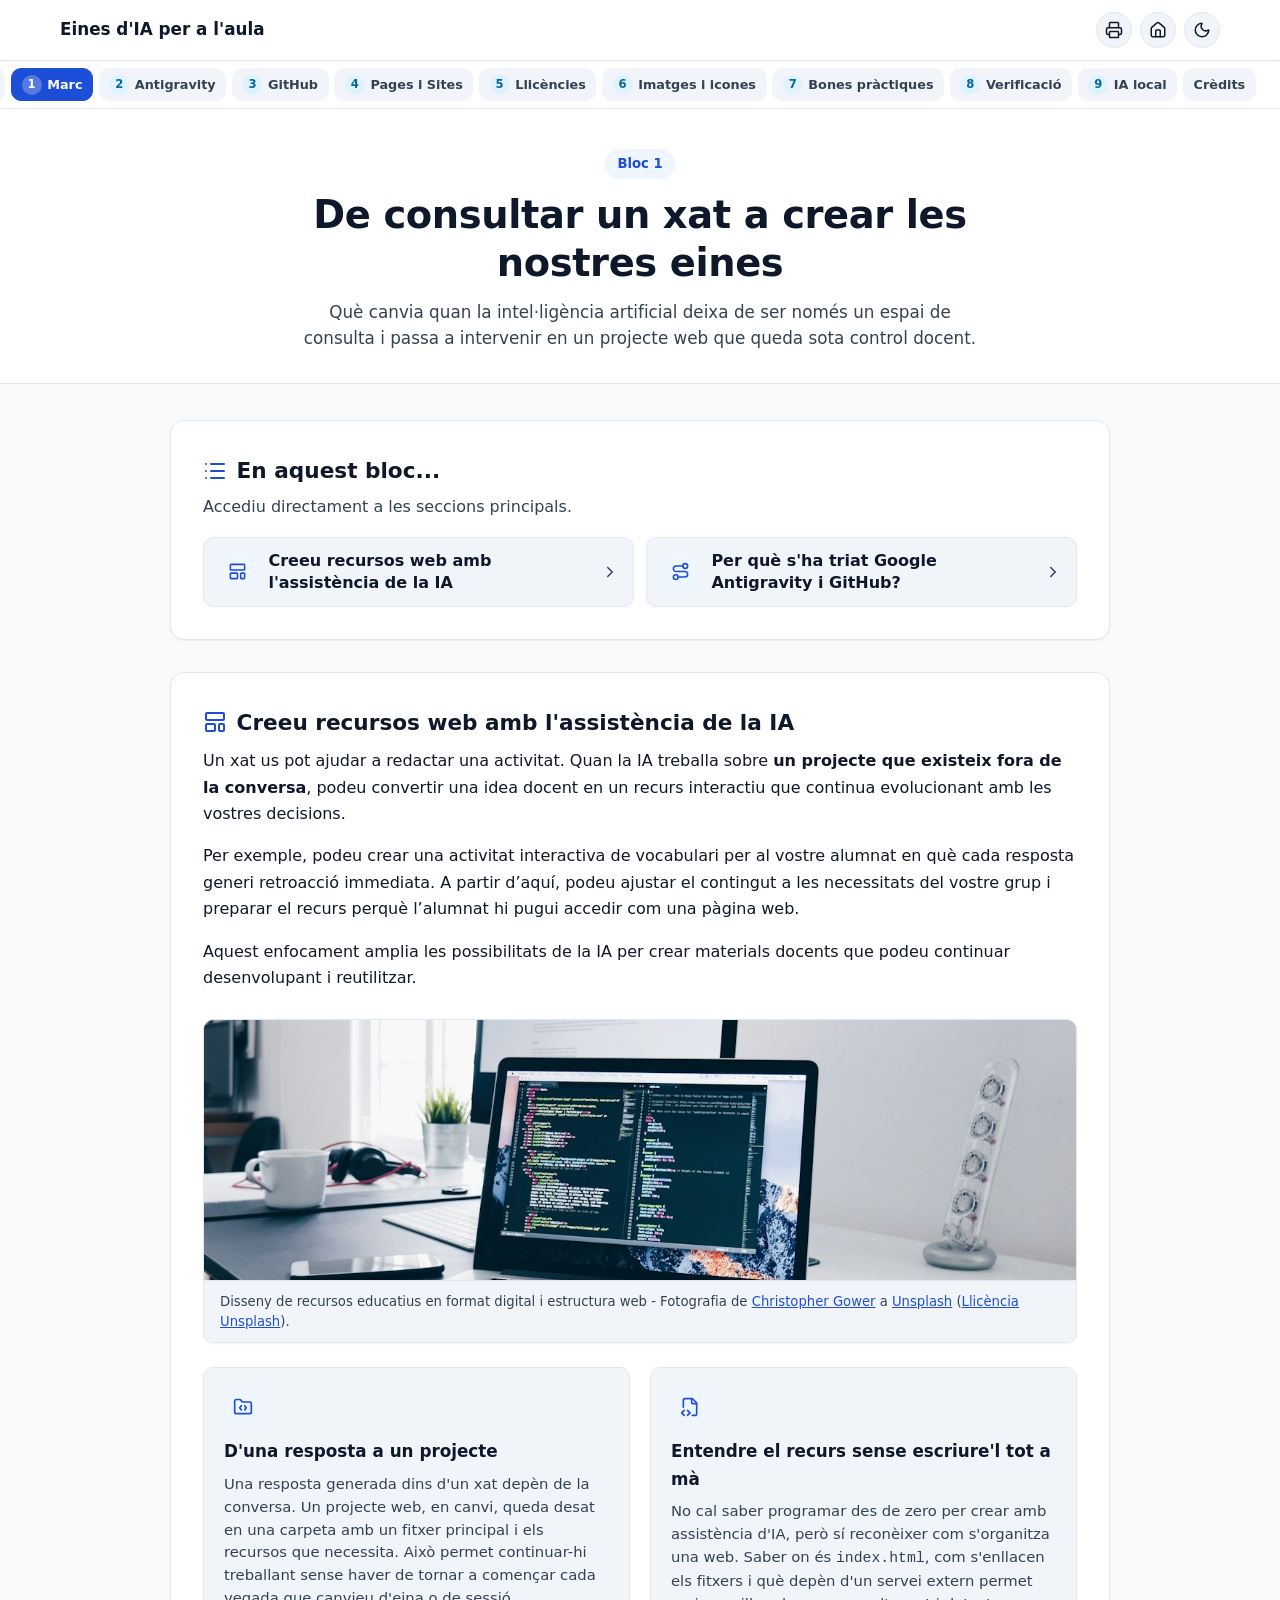
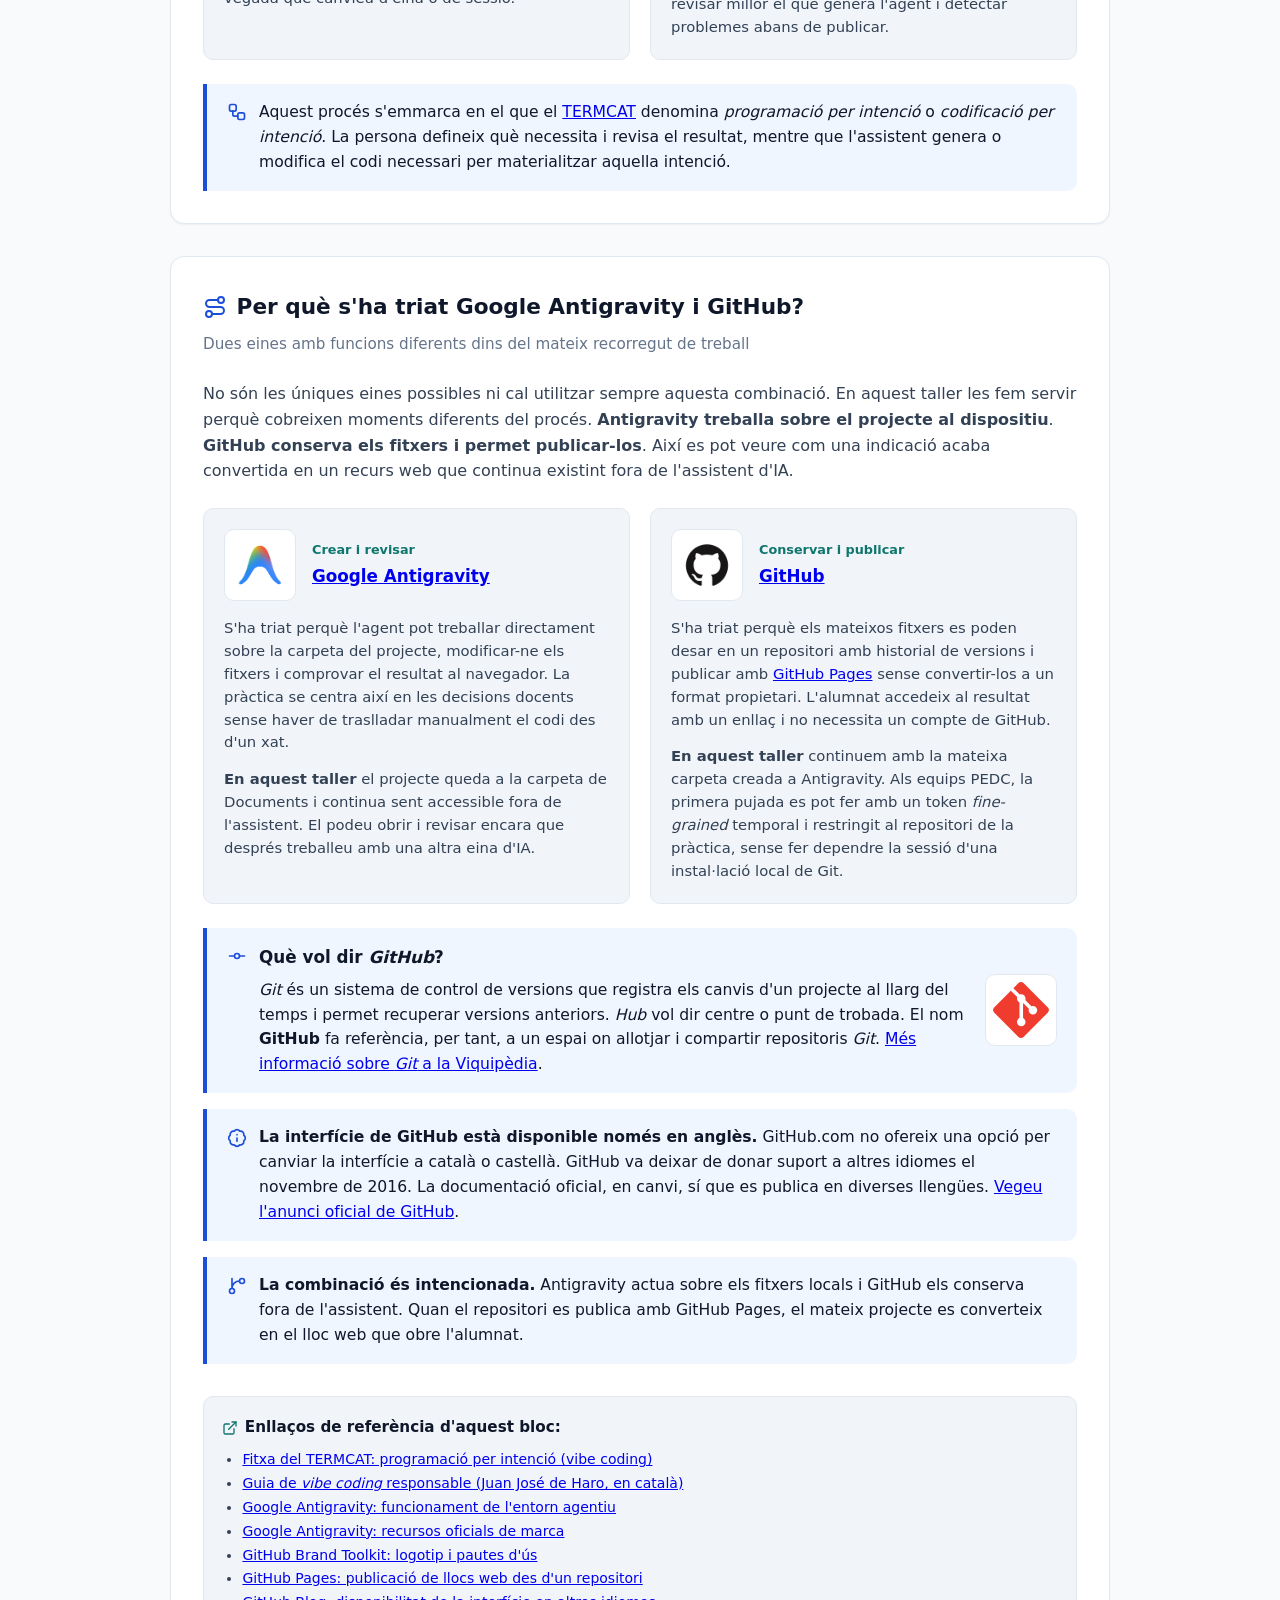
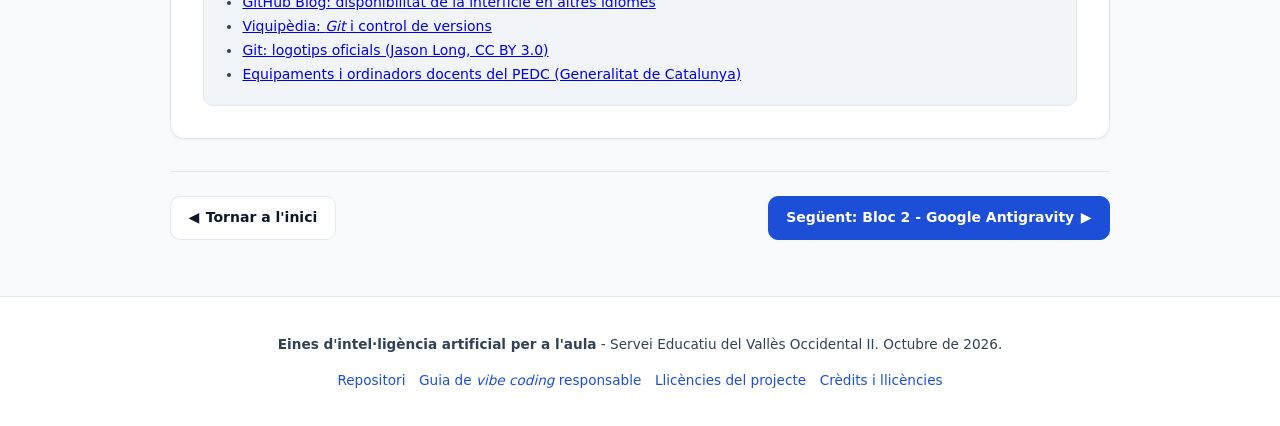
==== commit d0c4c20b: "Refina les icones Lucide del bloc 1" ====
--- a/bloc1-marc.html
+++ b/bloc1-marc.html
@@ -143,7 +143,7 @@
 
     <div class="content-box">
       <h2 style="display:flex; align-items:center; gap:.6rem;">
-        <i data-lucide="workflow" aria-hidden="true" style="width:24px;height:24px;color:var(--accent-primary);flex:0 0 24px;"></i>
+        <i data-lucide="route" aria-hidden="true" style="width:24px;height:24px;color:var(--accent-primary);flex:0 0 24px;"></i>
         <span>Per què s'ha triat Google Antigravity i GitHub?</span>
       </h2>
       <p class="lead-desc">Dues eines amb funcions diferents dins del mateix recorregut de treball</p>
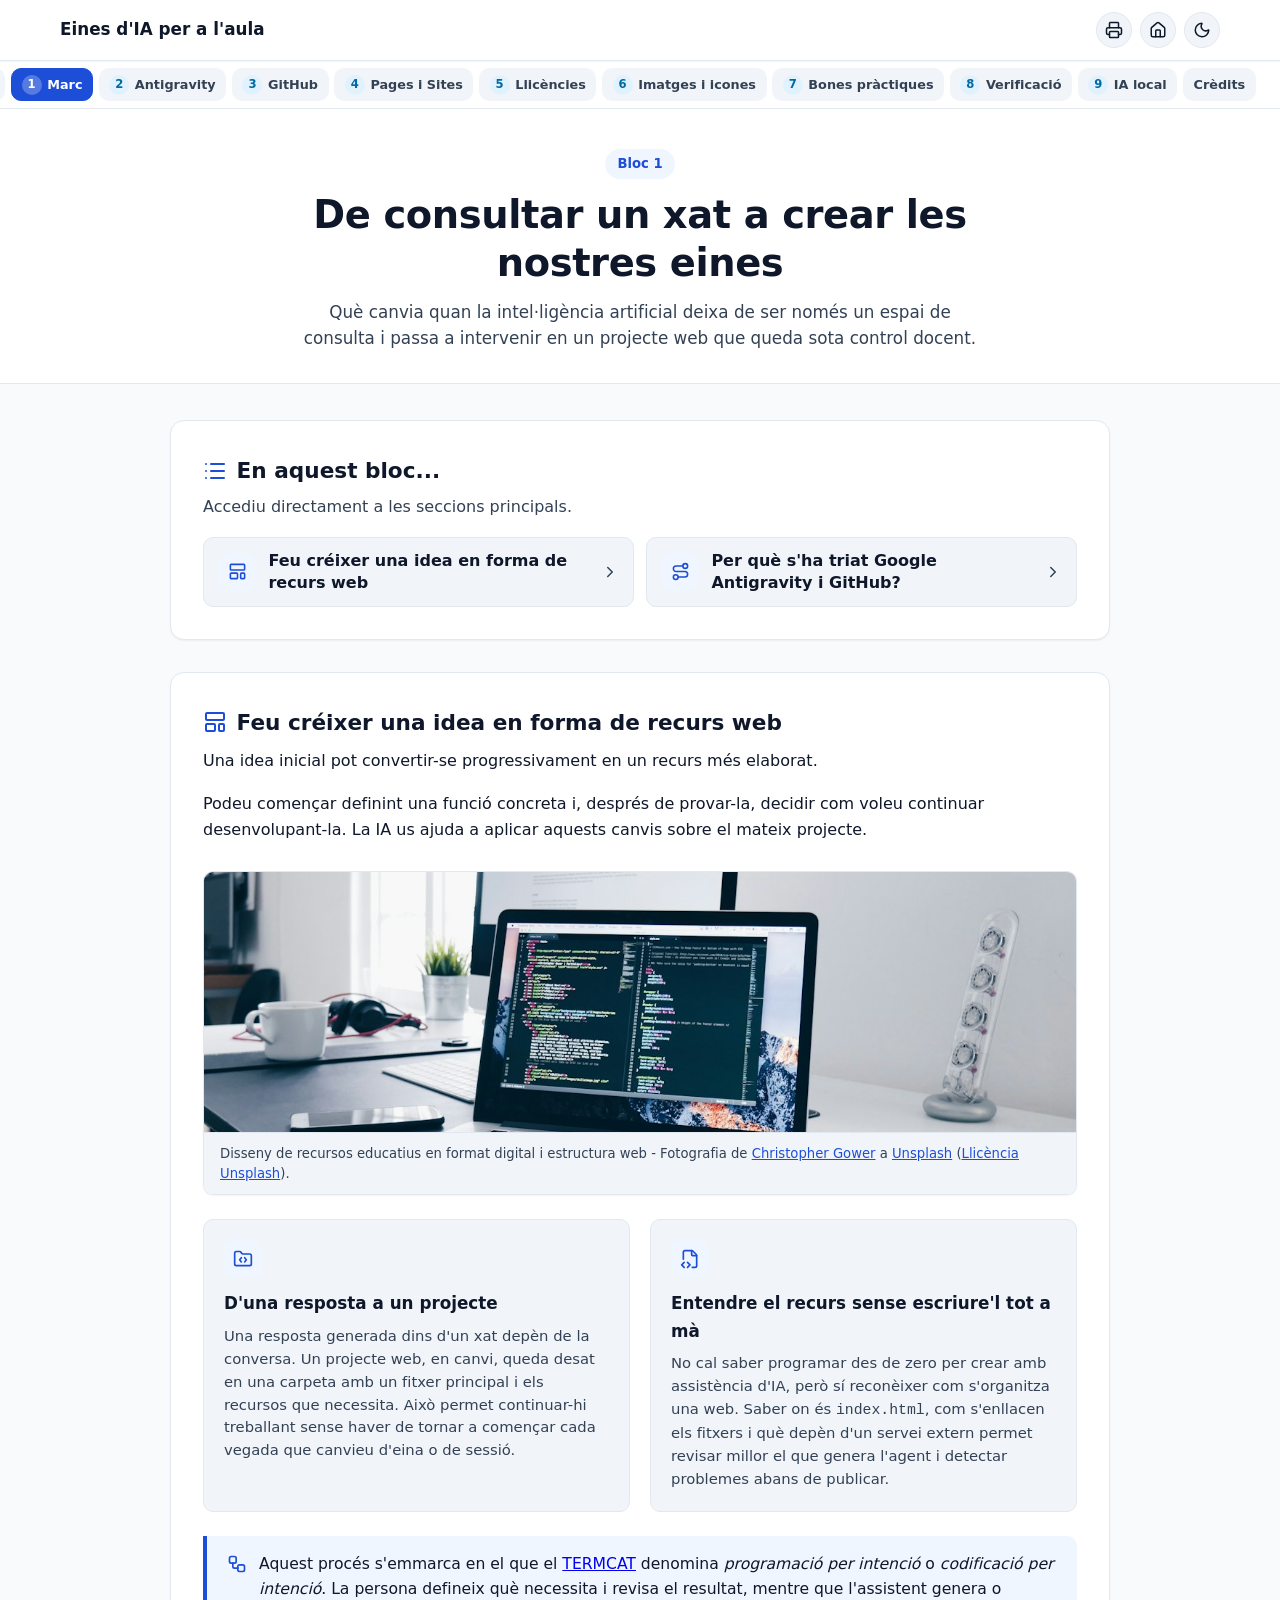
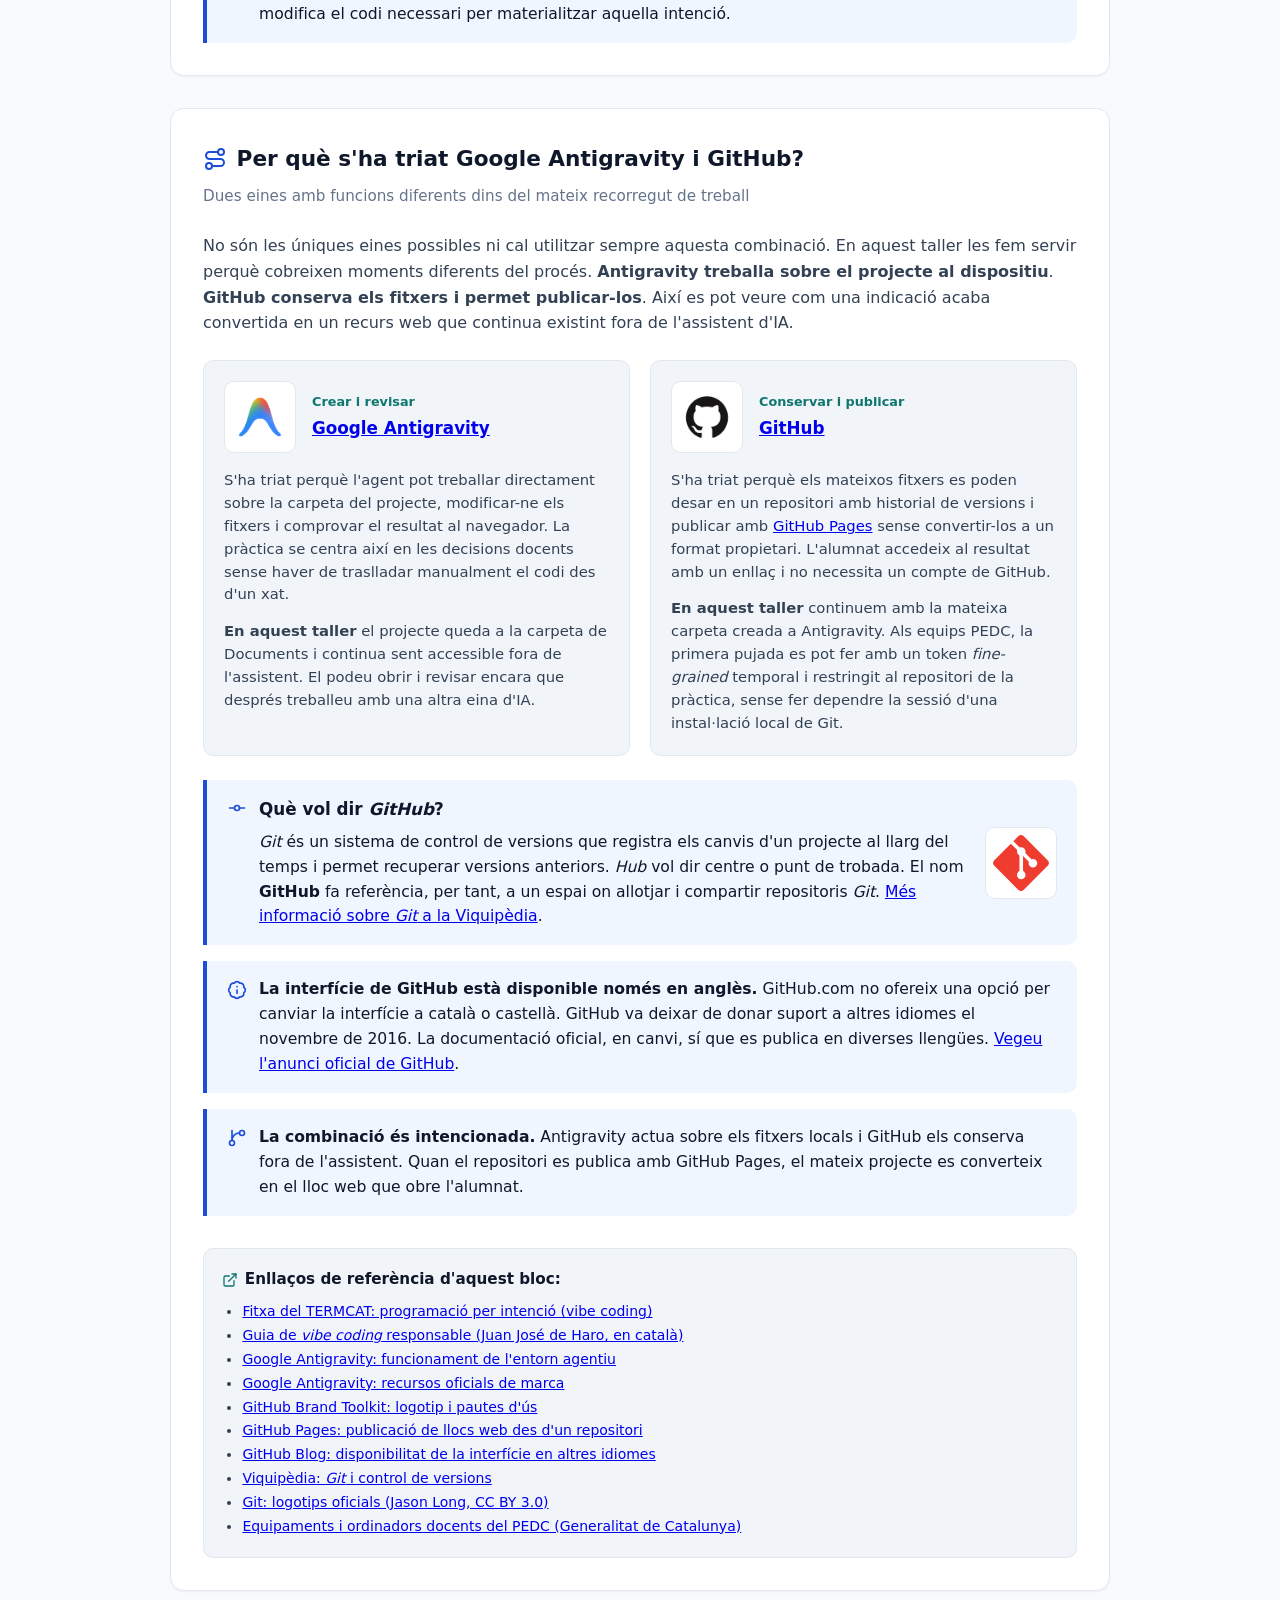
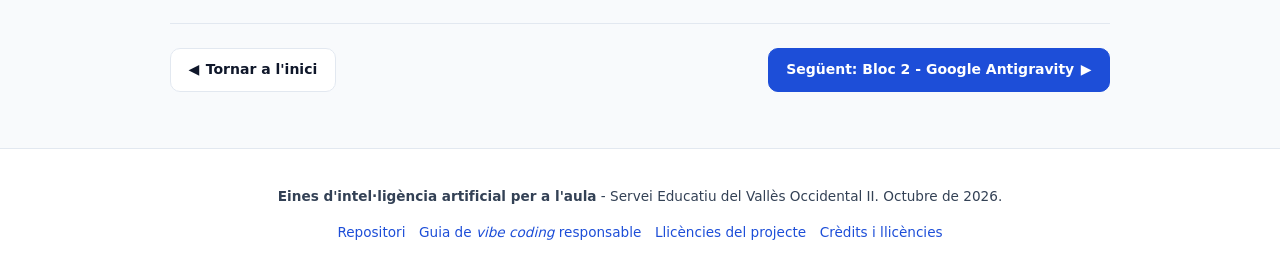
==== commit f233d46a: "Actualitza la introducció del bloc 1" ====
--- a/bloc1-marc.html
+++ b/bloc1-marc.html
@@ -95,19 +95,15 @@
     <div class="content-box">
       <h2 style="display:flex; align-items:center; gap:.6rem;">
         <i data-lucide="layout-template" aria-hidden="true" style="width:24px;height:24px;color:var(--accent-primary);flex:0 0 24px;"></i>
-        <span>Creeu recursos web amb l'assistència de la IA</span>
+        <span>Feu créixer una idea en forma de recurs web</span>
       </h2>
 
       <p>
-        Un xat us pot ajudar a redactar una activitat. Quan la IA treballa sobre <strong>un projecte que existeix fora de la conversa</strong>, podeu convertir una idea docent en un recurs interactiu que continua evolucionant amb les vostres decisions.
-      </p>
-
-      <p style="margin-top:1rem;">
-        Per exemple, podeu crear una activitat interactiva de vocabulari per al vostre alumnat en què cada resposta generi retroacció immediata. A partir d’aquí, podeu ajustar el contingut a les necessitats del vostre grup i preparar el recurs perquè l’alumnat hi pugui accedir com una pàgina web.
+        Una idea inicial pot convertir-se progressivament en un recurs més elaborat.
       </p>
 
       <p style="margin-top:1rem; margin-bottom:1.75rem;">
-        Aquest enfocament amplia les possibilitats de la IA per crear materials docents que podeu continuar desenvolupant i reutilitzar.
+        Podeu començar definint una funció concreta i, després de provar-la, decidir com voleu continuar desenvolupant-la. La IA us ajuda a aplicar aquests canvis sobre el mateix projecte.
       </p>
 
       <figure class="inline-support-figure">
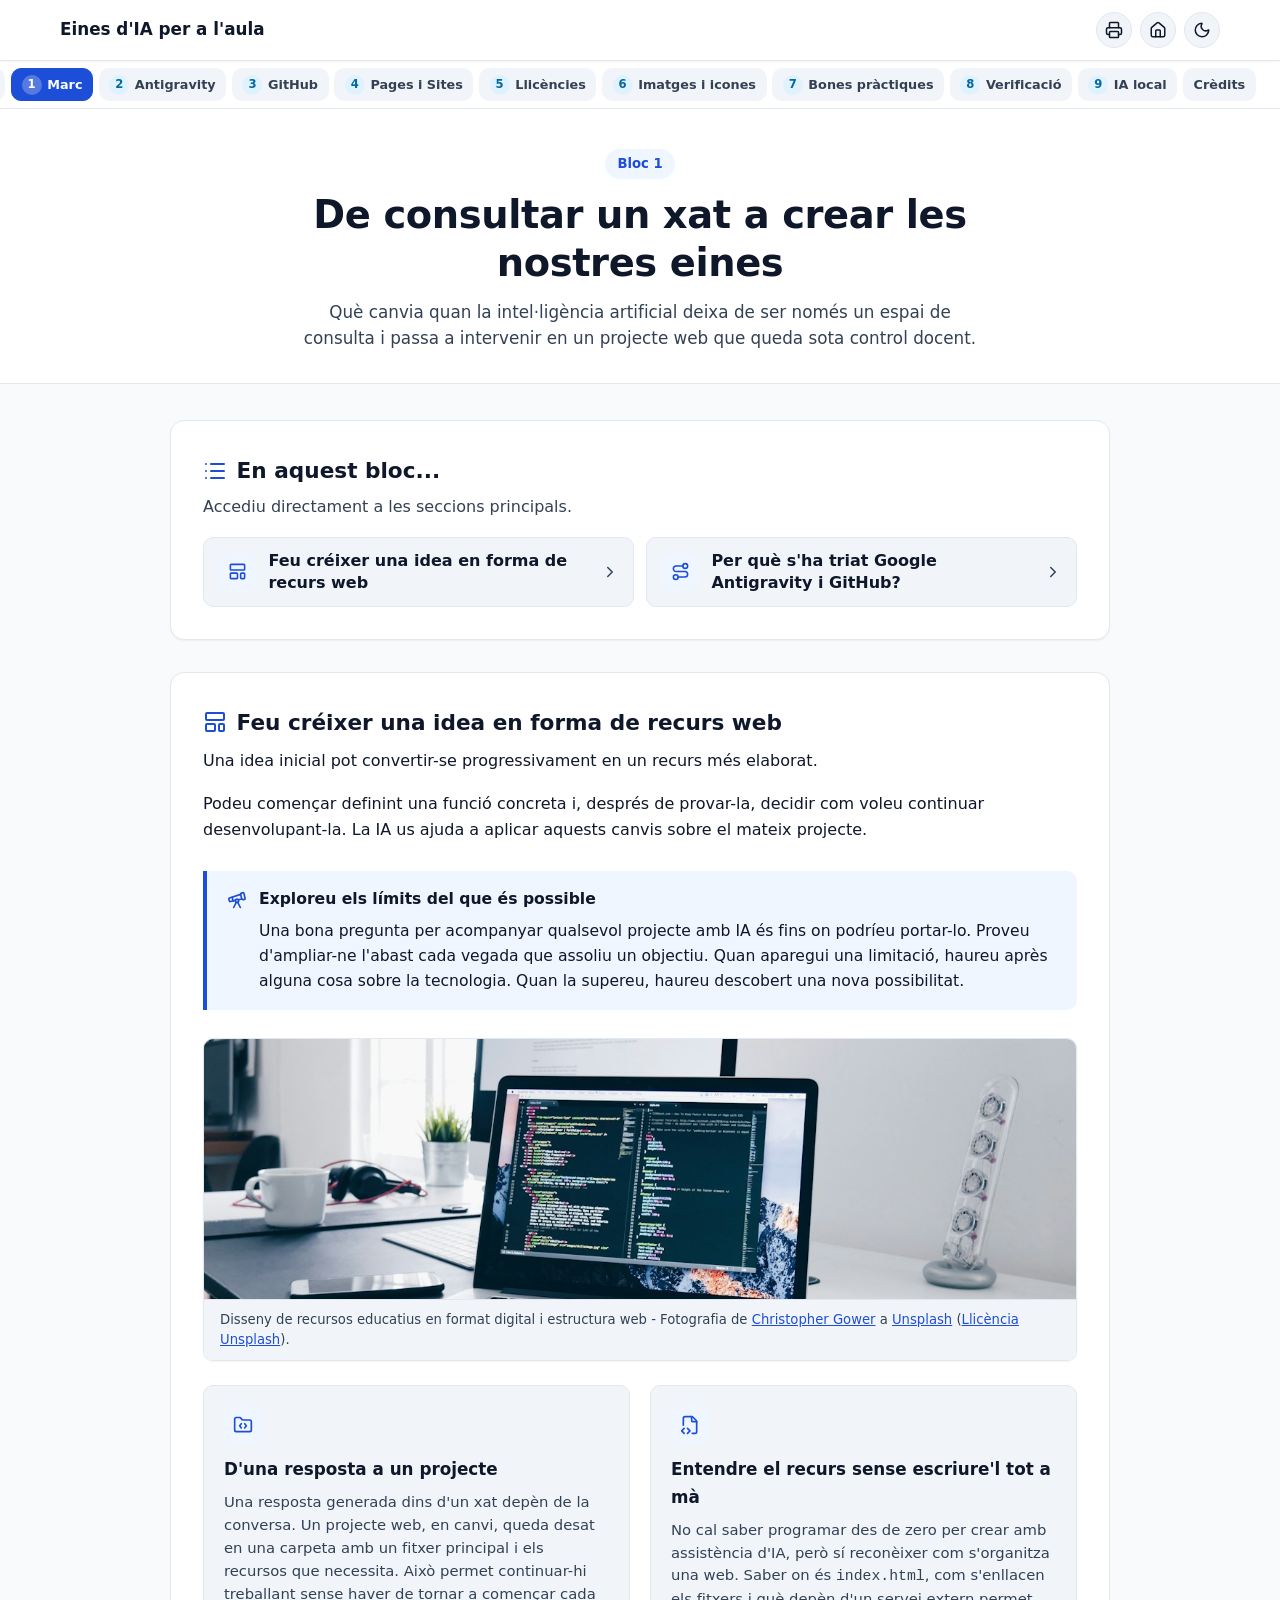
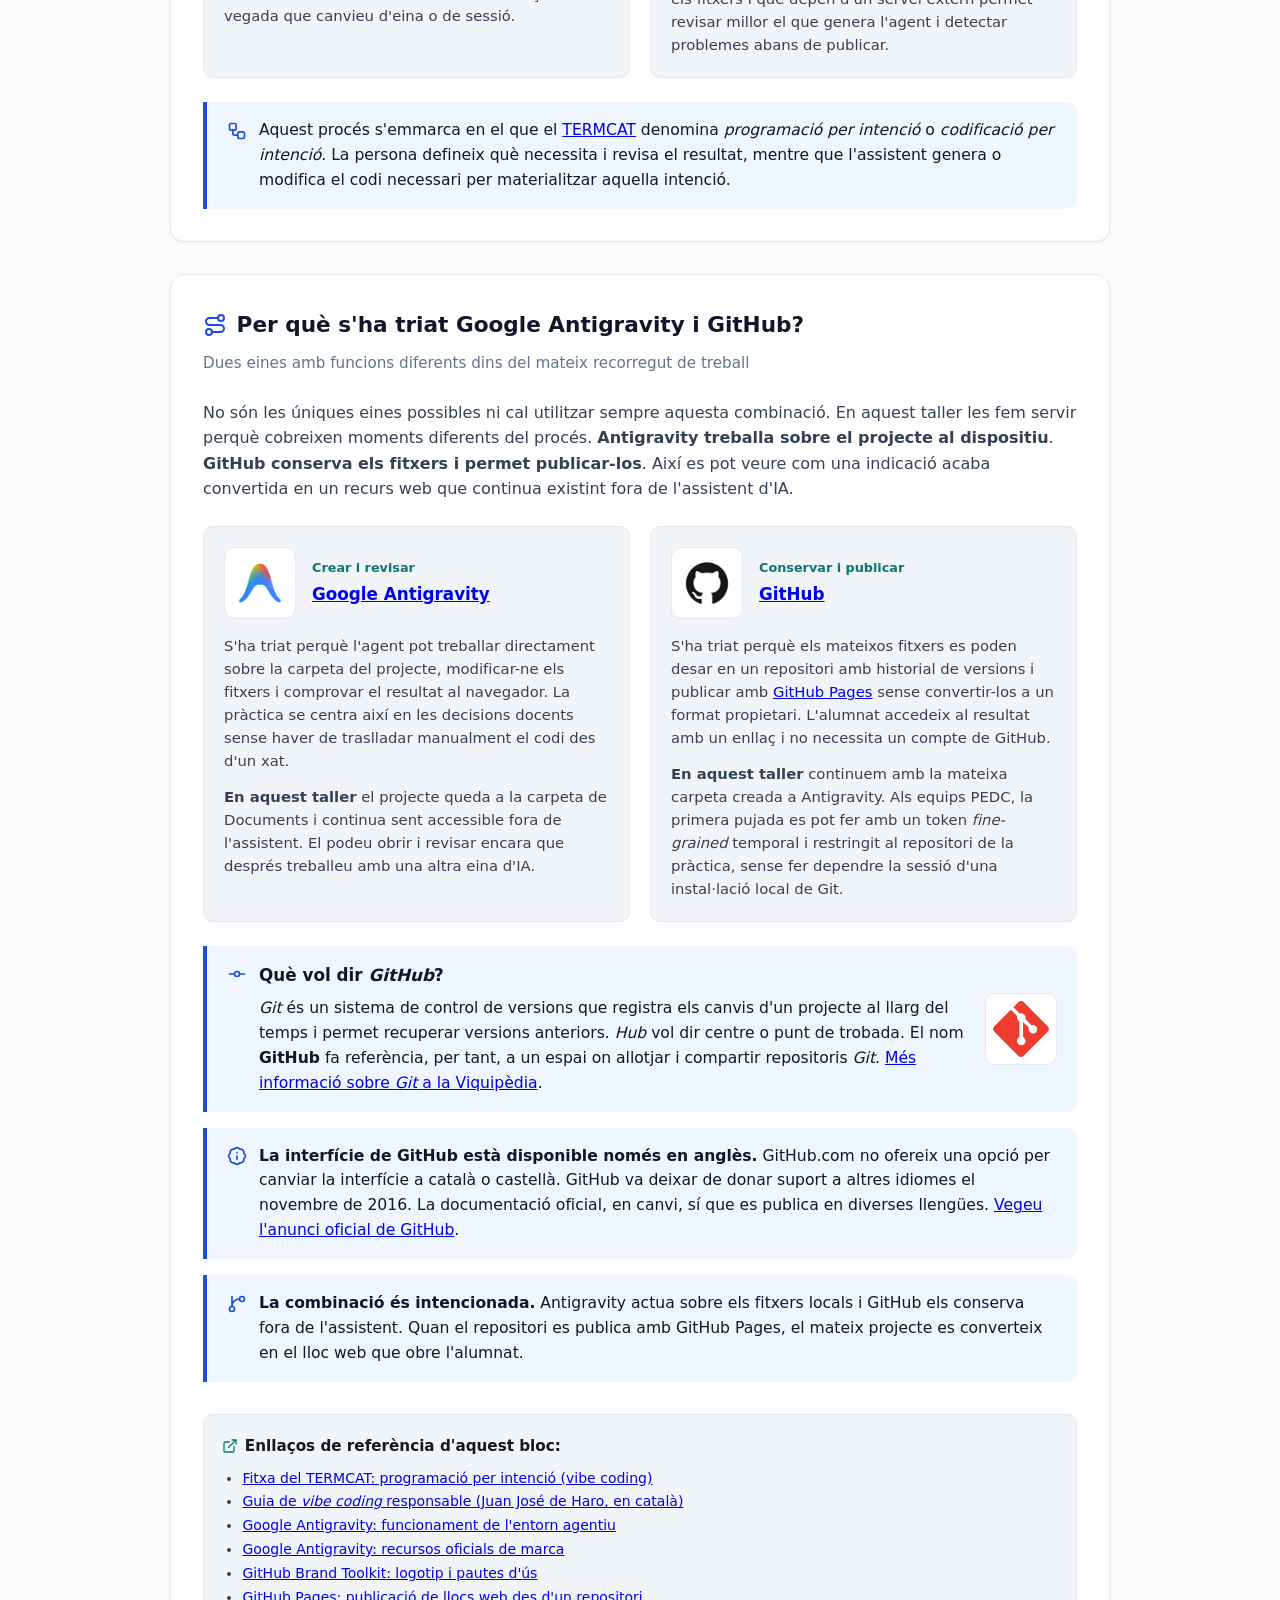
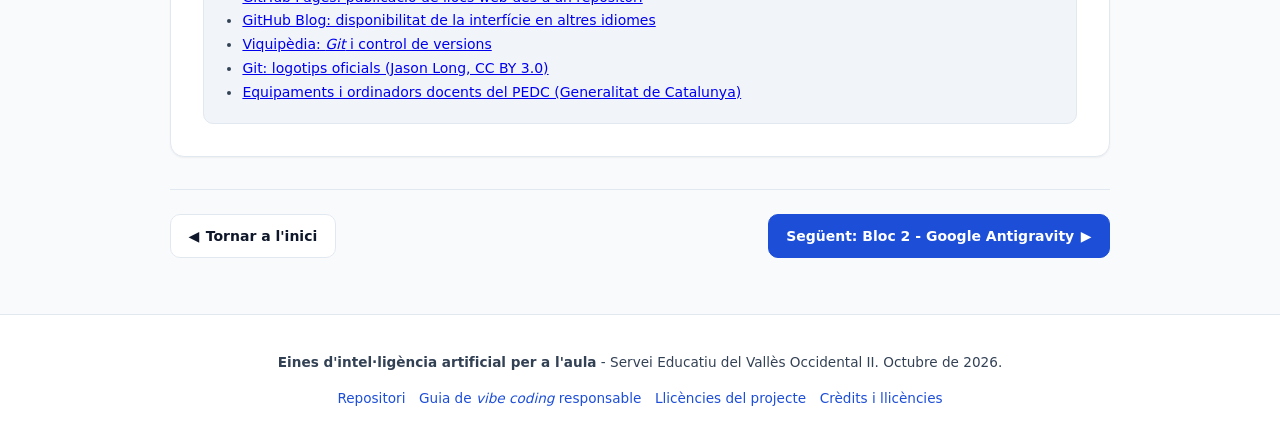
==== commit 2c8e09b4: "Add exploration callout to bloc 1" ====
--- a/bloc1-marc.html
+++ b/bloc1-marc.html
@@ -105,6 +105,14 @@
       <p style="margin-top:1rem; margin-bottom:1.75rem;">
         Podeu començar definint una funció concreta i, després de provar-la, decidir com voleu continuar desenvolupant-la. La IA us ajuda a aplicar aquests canvis sobre el mateix projecte.
       </p>
+
+      <div class="pedagogical-highlight" style="margin-bottom:1.75rem; display:flex; align-items:flex-start; gap:.75rem;">
+        <i data-lucide="telescope" aria-hidden="true" style="width:20px;height:20px;color:var(--accent-primary);flex:0 0 20px;margin-top:.15rem;"></i>
+        <div>
+          <strong>Exploreu els límits del que és possible</strong>
+          <p style="margin:.4rem 0 0;">Una bona pregunta per acompanyar qualsevol projecte amb IA és fins on podríeu portar-lo. Proveu d'ampliar-ne l'abast cada vegada que assoliu un objectiu. Quan aparegui una limitació, haureu après alguna cosa sobre la tecnologia. Quan la supereu, haureu descobert una nova possibilitat.</p>
+        </div>
+      </div>
 
       <figure class="inline-support-figure">
         <img src="assets/images/unsplash/bloc1-marc.jpg" width="1200" height="630" alt="Disseny de codi i recursos educatius digitals en un ordinador portàtil" loading="lazy">
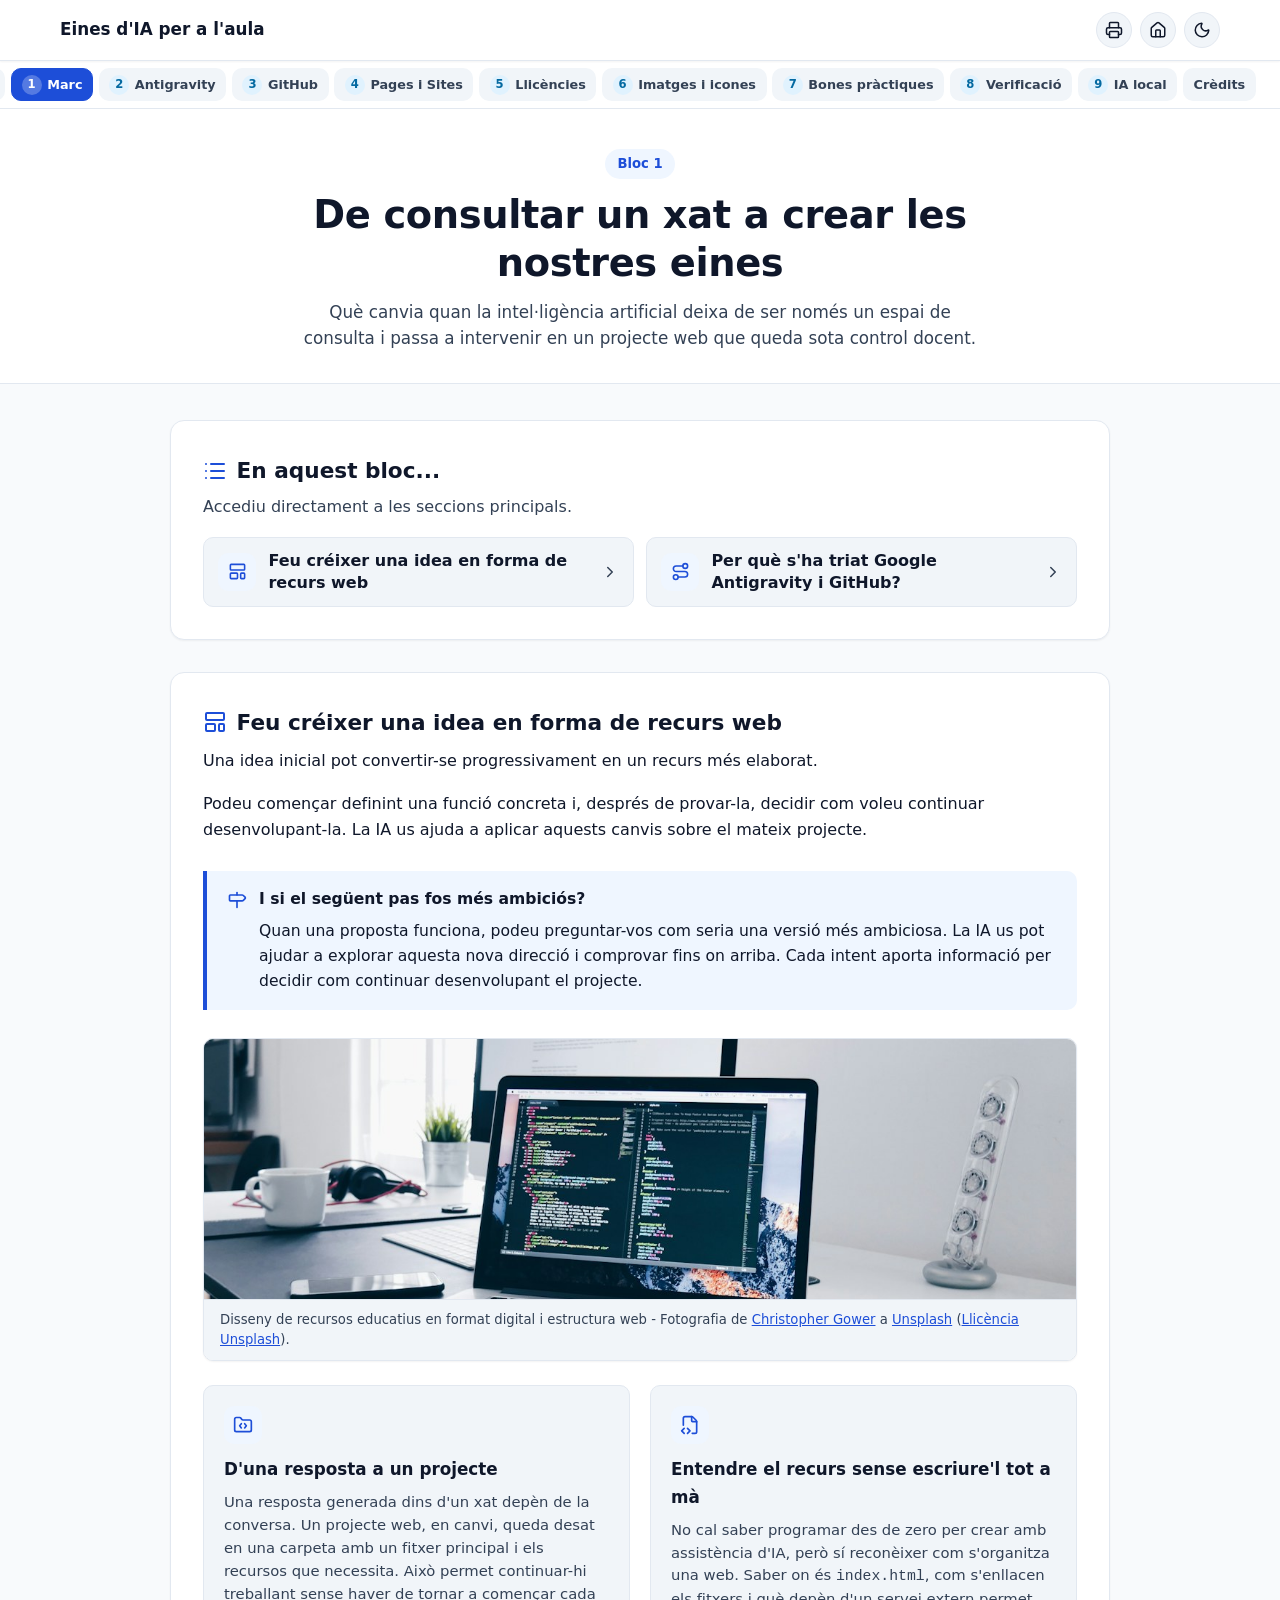
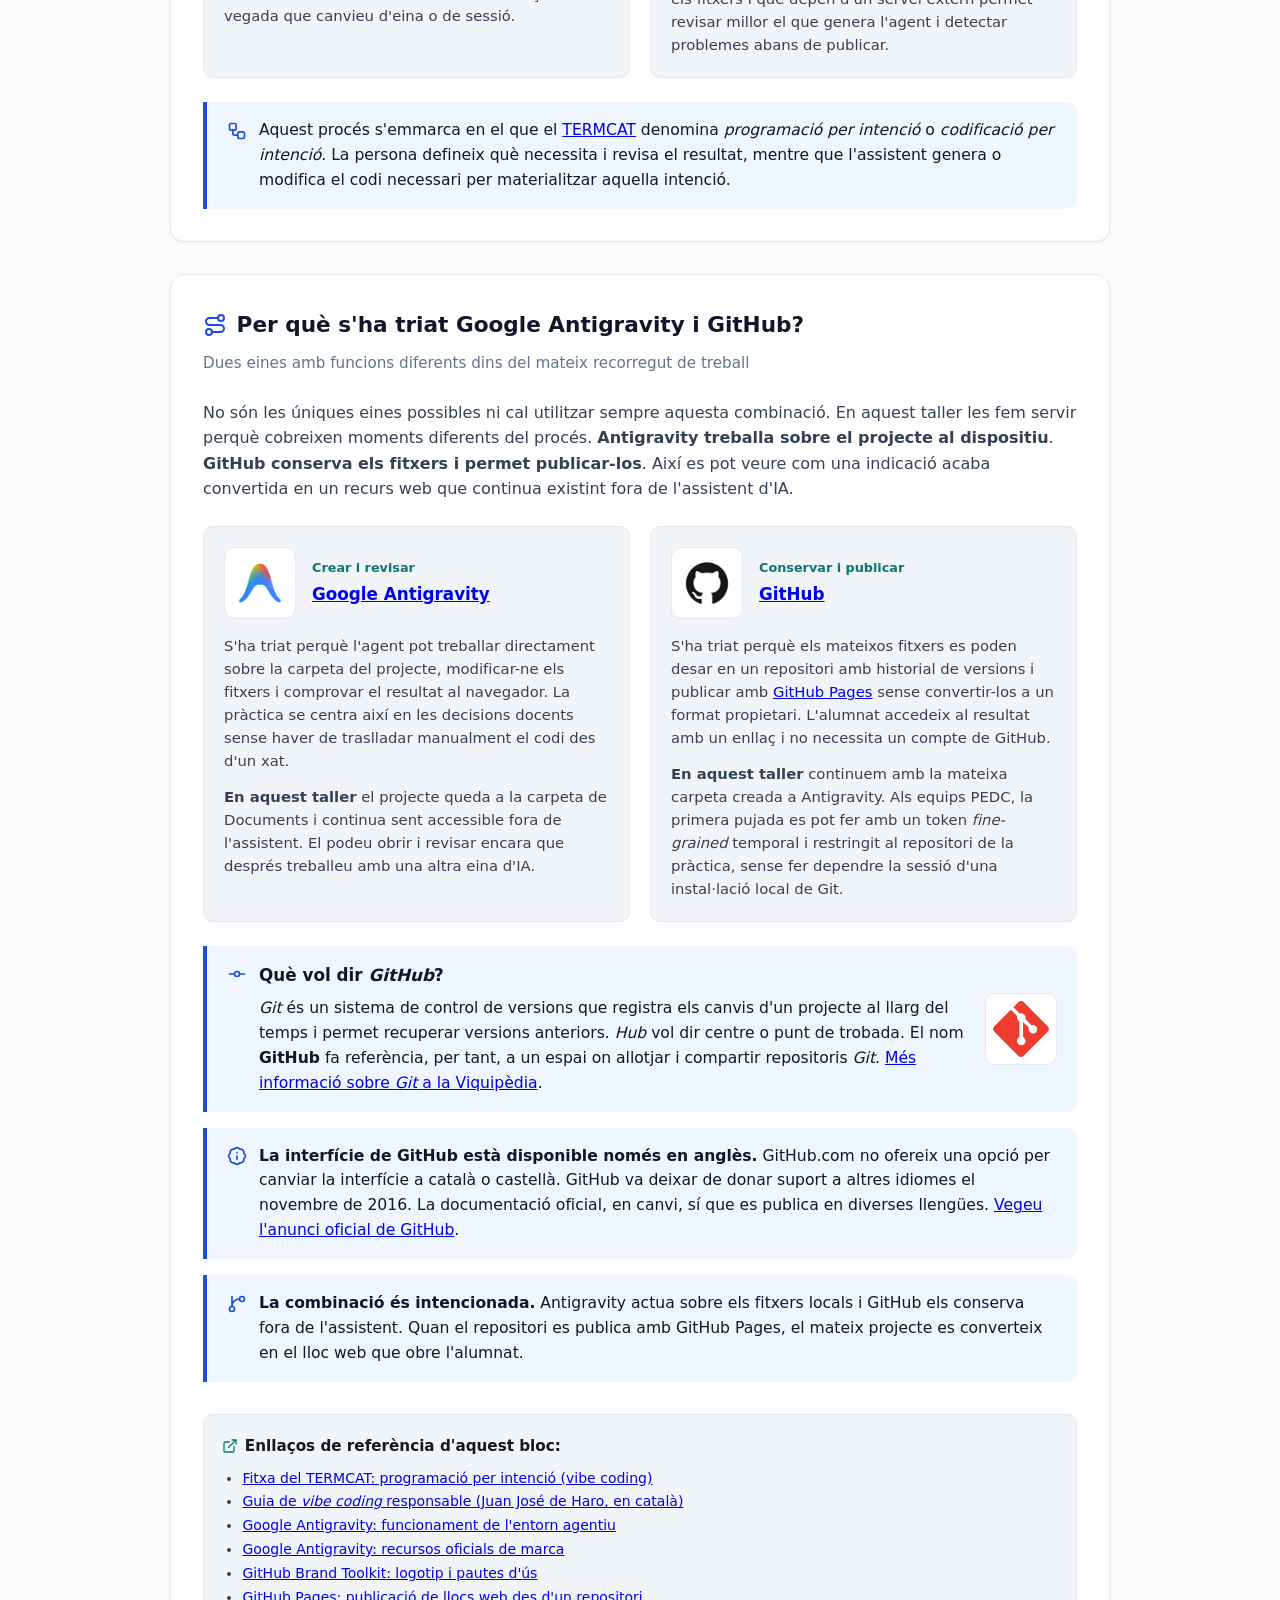
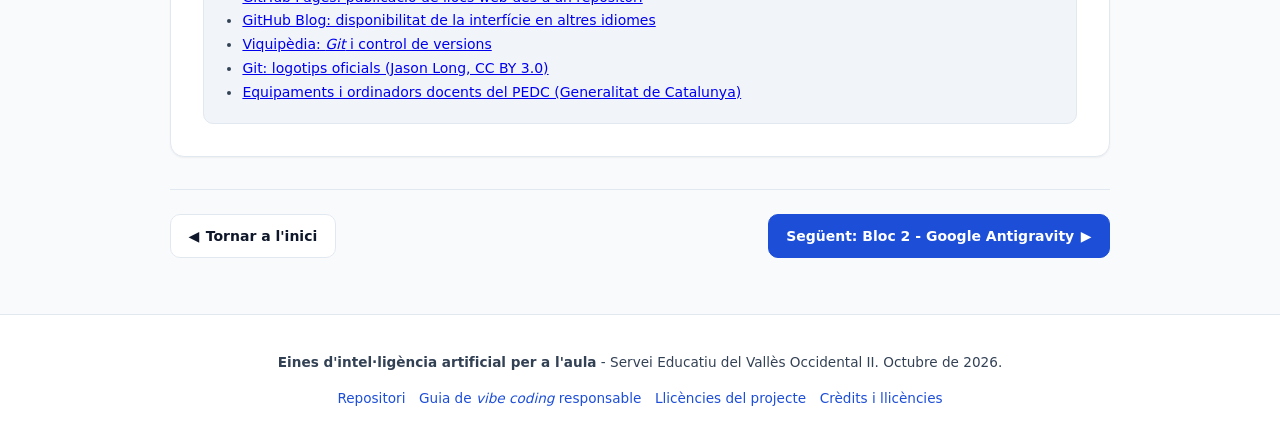
==== commit 54c67a48: "Replace bloc 1 callout with option 5" ====
--- a/bloc1-marc.html
+++ b/bloc1-marc.html
@@ -107,10 +107,10 @@
       </p>
 
       <div class="pedagogical-highlight" style="margin-bottom:1.75rem; display:flex; align-items:flex-start; gap:.75rem;">
-        <i data-lucide="telescope" aria-hidden="true" style="width:20px;height:20px;color:var(--accent-primary);flex:0 0 20px;margin-top:.15rem;"></i>
-        <div>
-          <strong>Exploreu els límits del que és possible</strong>
-          <p style="margin:.4rem 0 0;">Una bona pregunta per acompanyar qualsevol projecte amb IA és fins on podríeu portar-lo. Proveu d'ampliar-ne l'abast cada vegada que assoliu un objectiu. Quan aparegui una limitació, haureu après alguna cosa sobre la tecnologia. Quan la supereu, haureu descobert una nova possibilitat.</p>
+        <i data-lucide="milestone" aria-hidden="true" style="width:20px;height:20px;color:var(--accent-primary);flex:0 0 20px;margin-top:.15rem;"></i>
+        <div>
+          <strong>I si el següent pas fos més ambiciós?</strong>
+          <p style="margin:.4rem 0 0;">Quan una proposta funciona, podeu preguntar-vos com seria una versió més ambiciosa. La IA us pot ajudar a explorar aquesta nova direcció i comprovar fins on arriba. Cada intent aporta informació per decidir com continuar desenvolupant el projecte.</p>
         </div>
       </div>
 
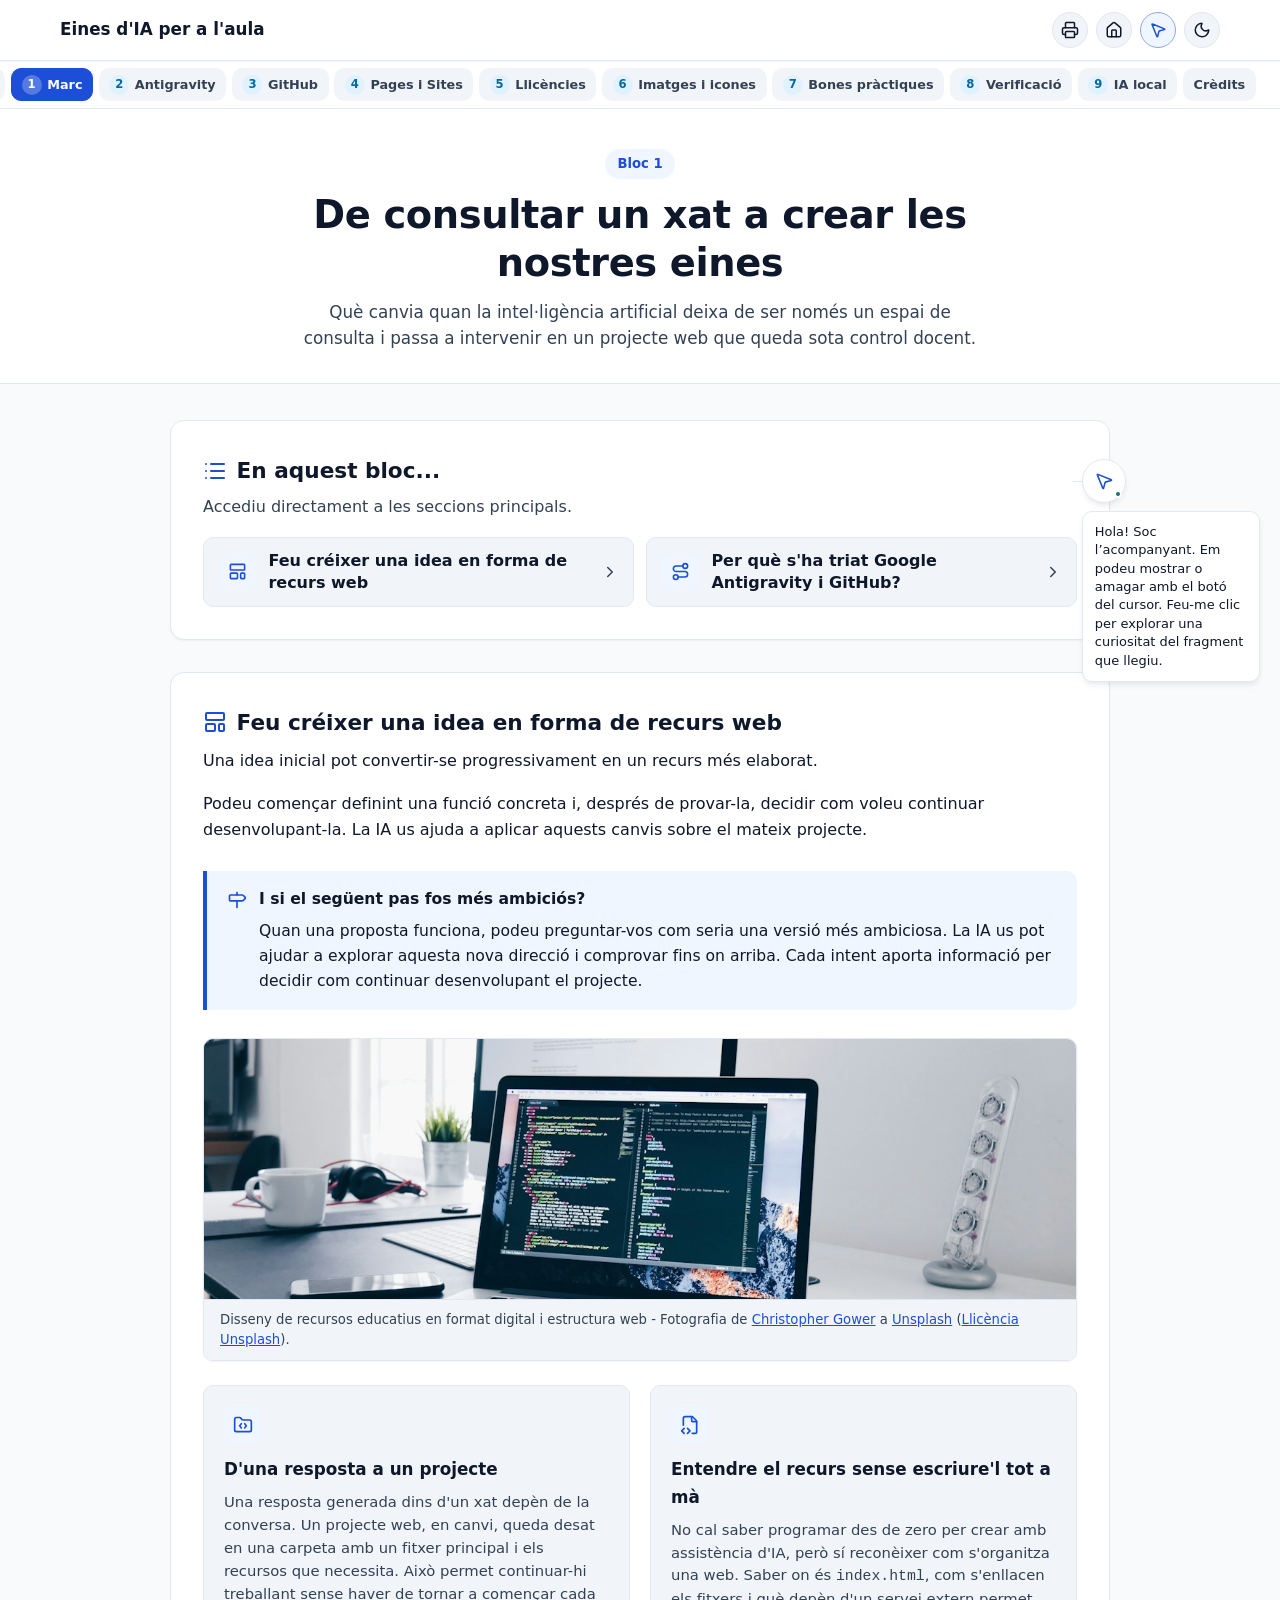
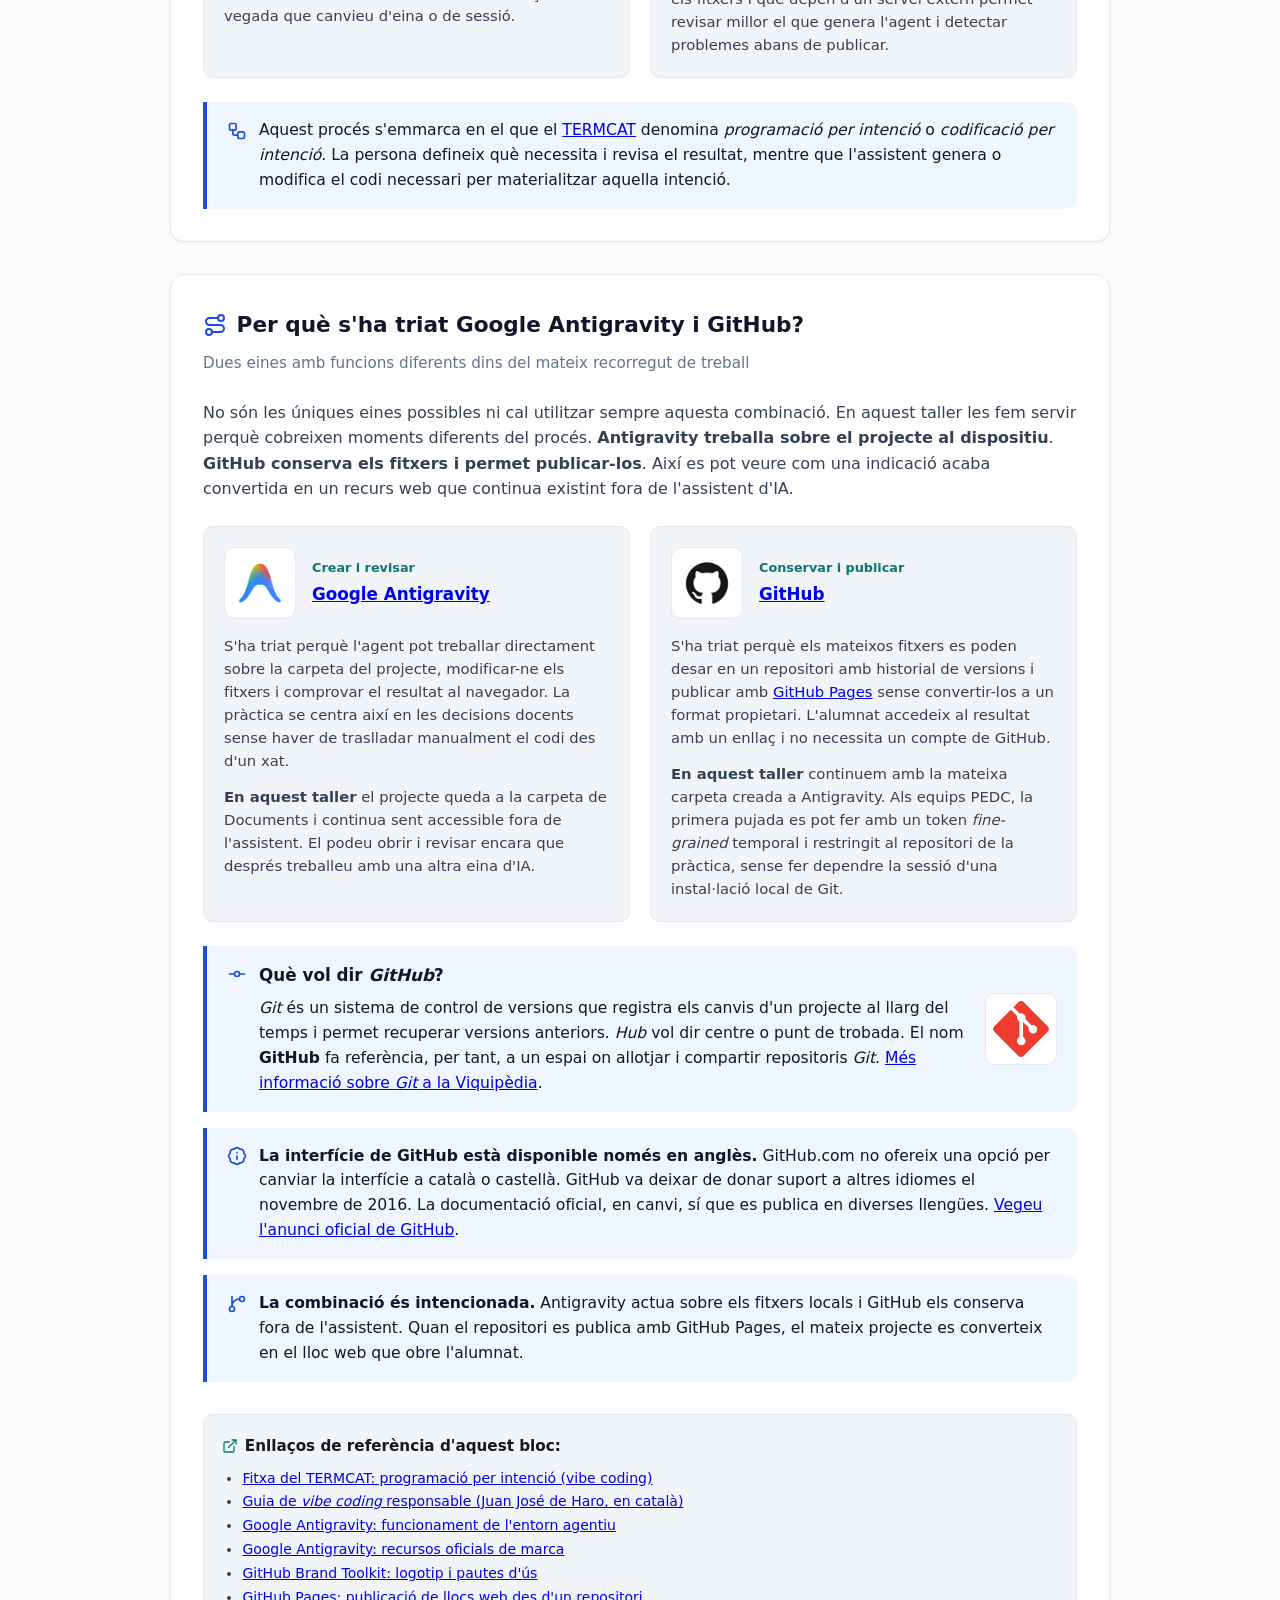
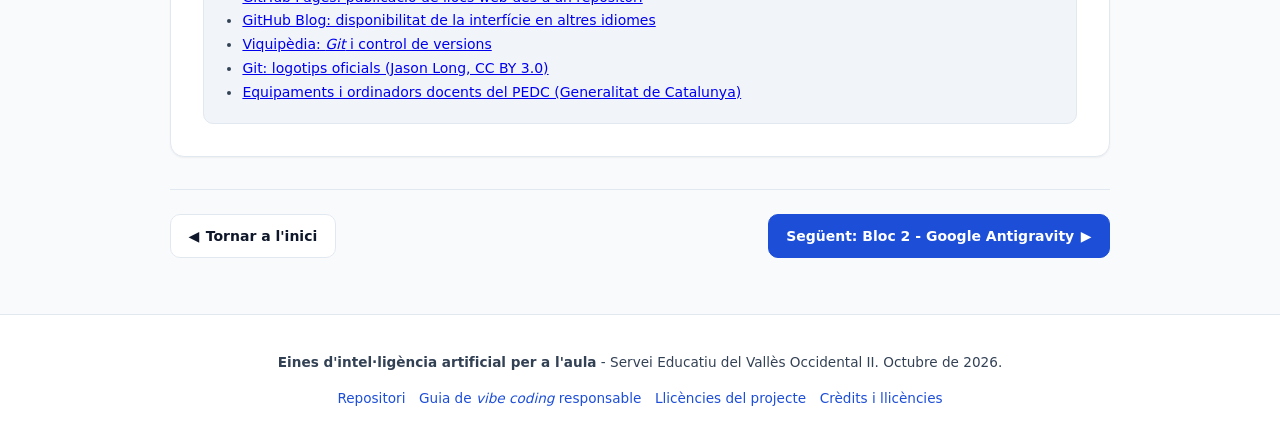
==== commit d2b91c51: "Refresh companion version on page" ====
--- a/bloc1-marc.html
+++ b/bloc1-marc.html
@@ -264,7 +264,7 @@
   </footer>
 
   <script src="assets/vendor/lucide/lucide.min.js"></script>
-  <script src="app.js?v=5"></script>
+  <script src="app.js?v=7"></script>
 
 
 </body></html>
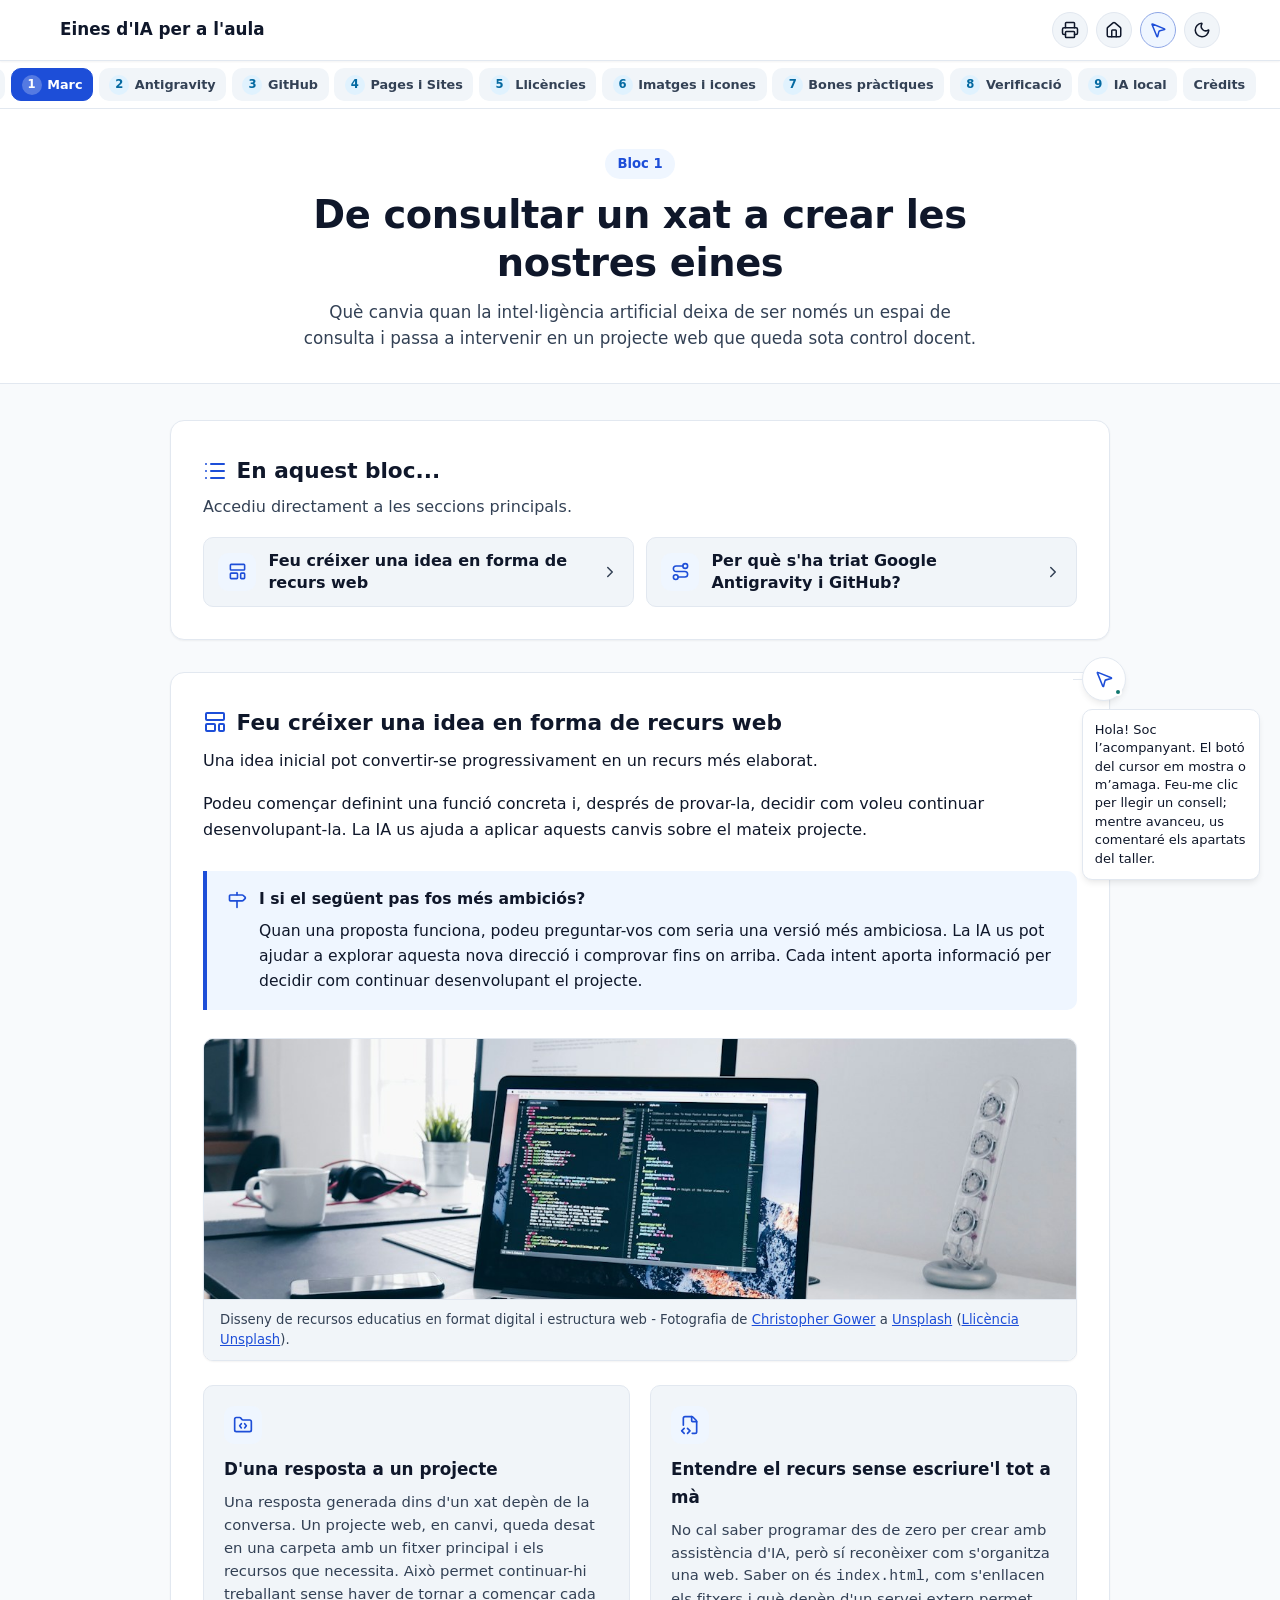
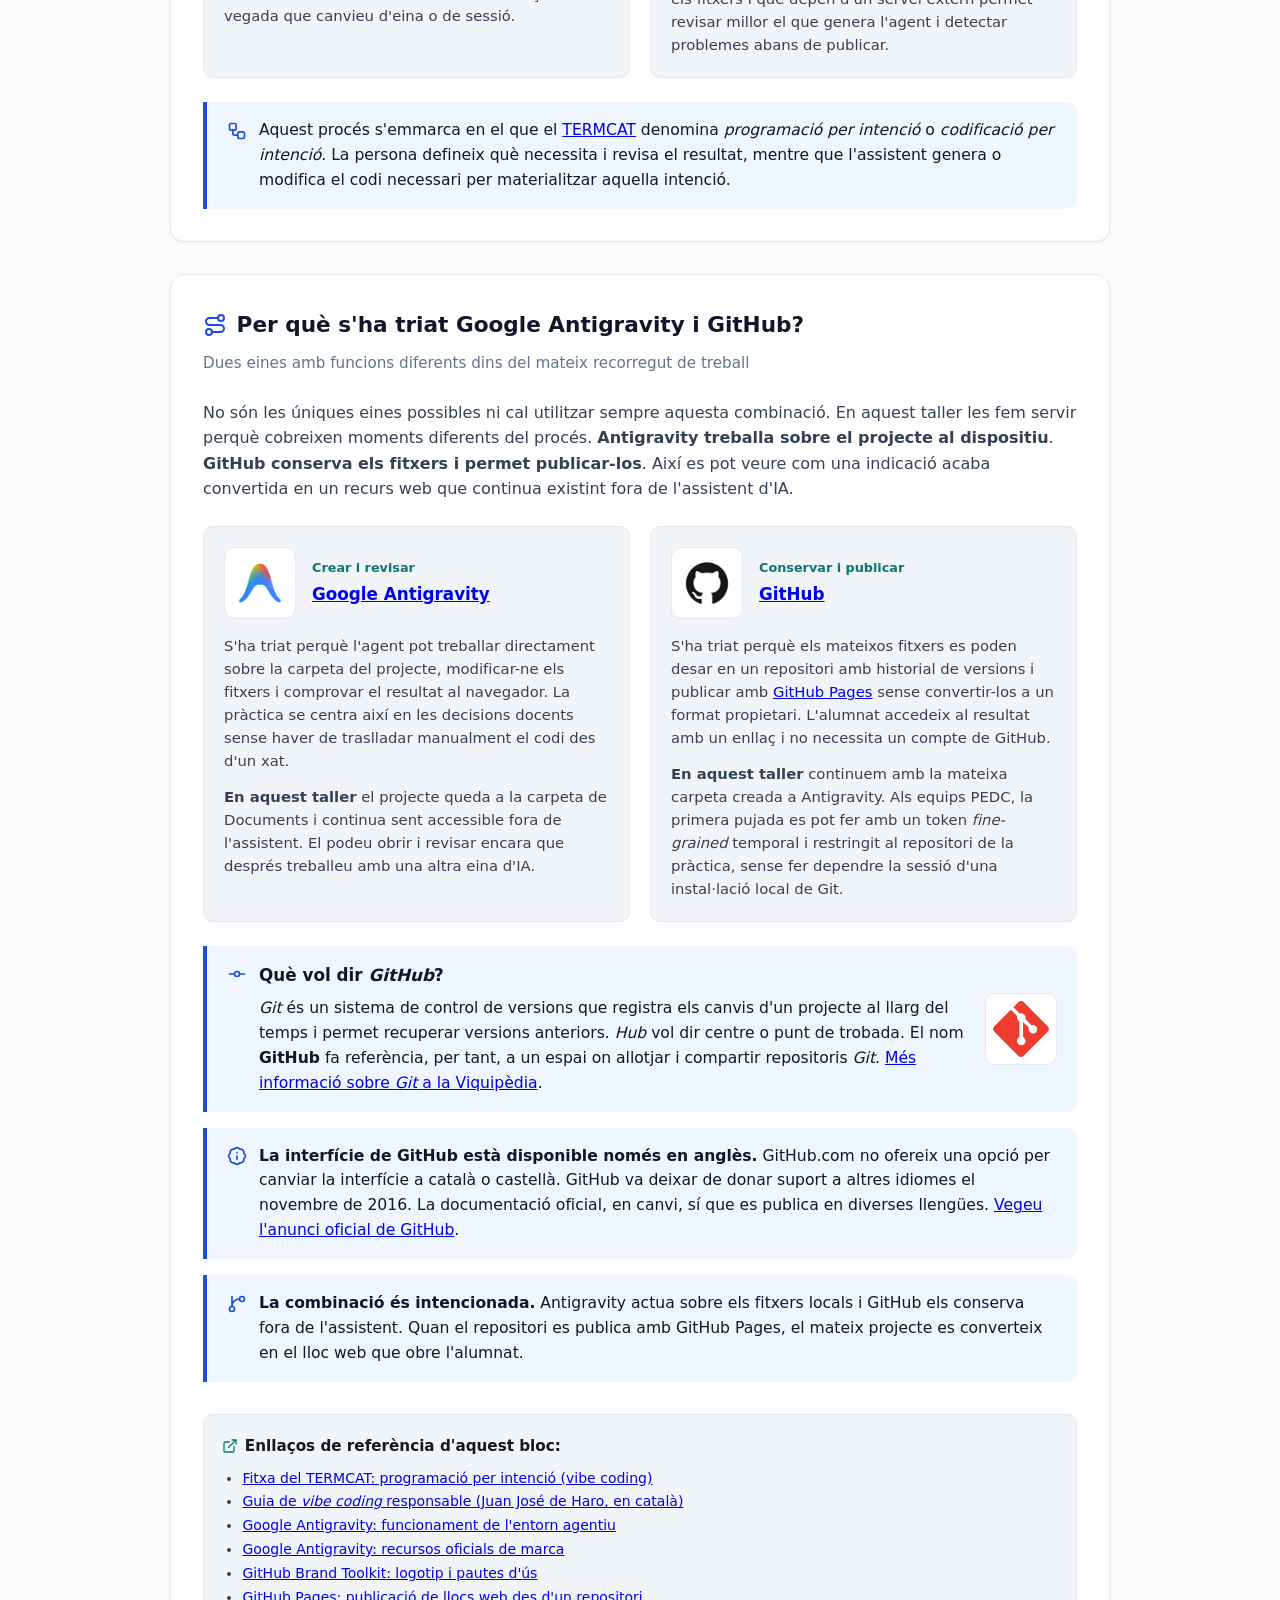
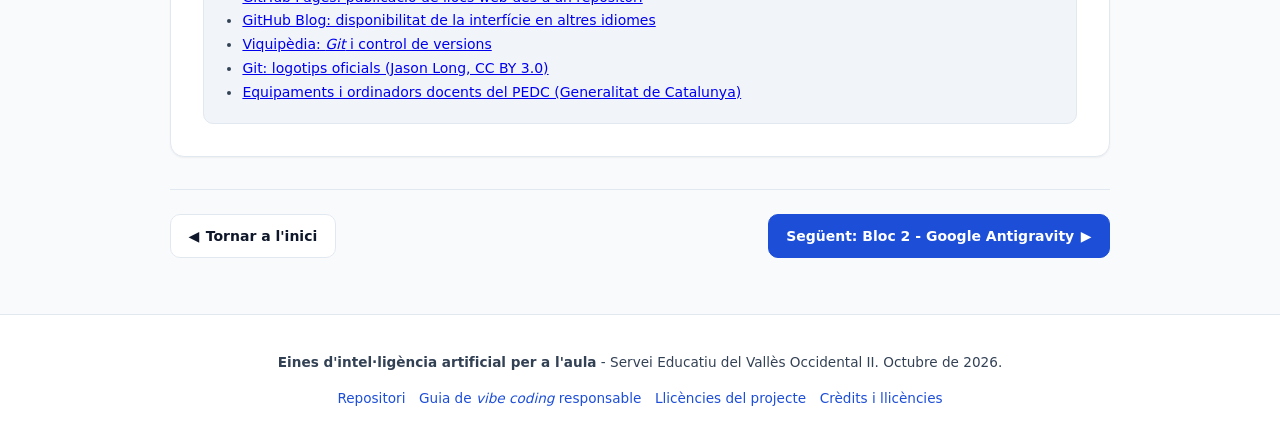
==== commit a2fc65b0: "Actualitzar la càrrega de l’acompanyant a bloc1-marc.html" ====
--- a/bloc1-marc.html
+++ b/bloc1-marc.html
@@ -264,7 +264,7 @@
   </footer>
 
   <script src="assets/vendor/lucide/lucide.min.js"></script>
-  <script src="app.js?v=7"></script>
+  <script src="app.js?v=10"></script>
 
 
 </body></html>
